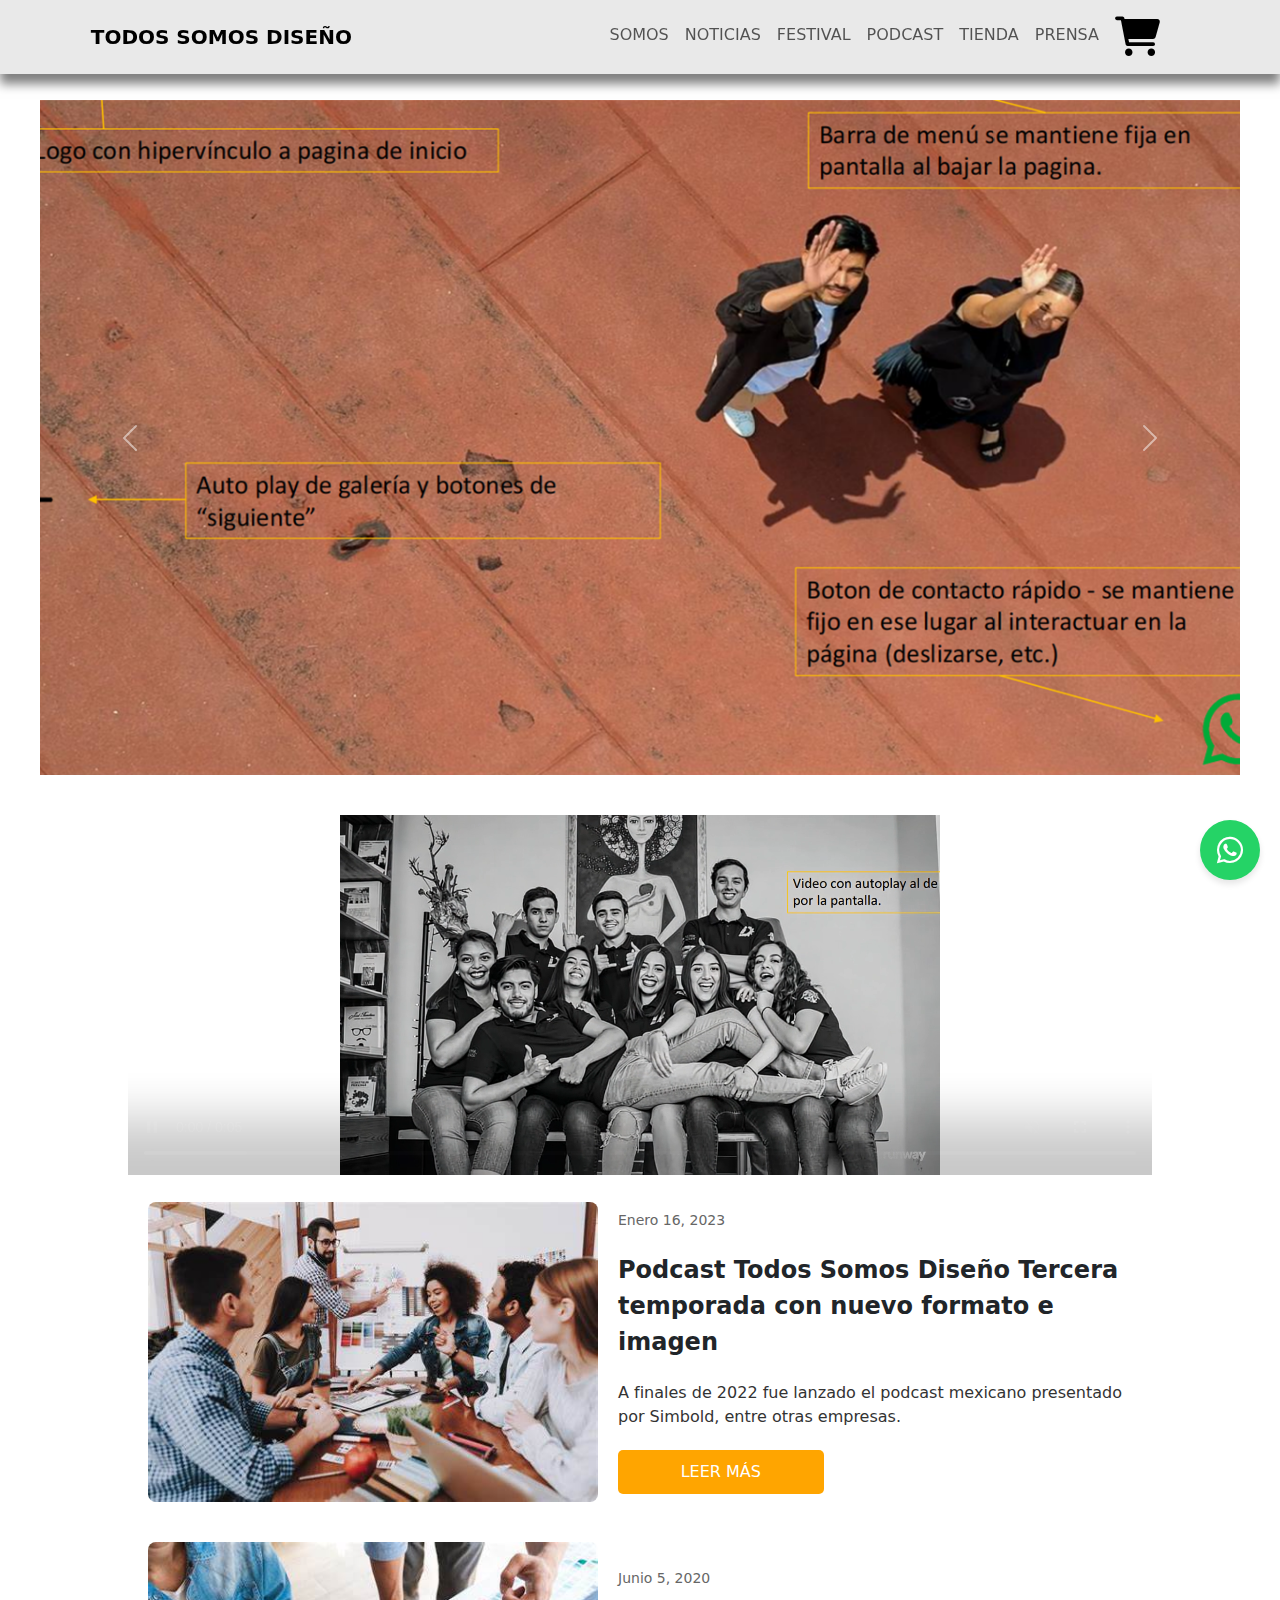
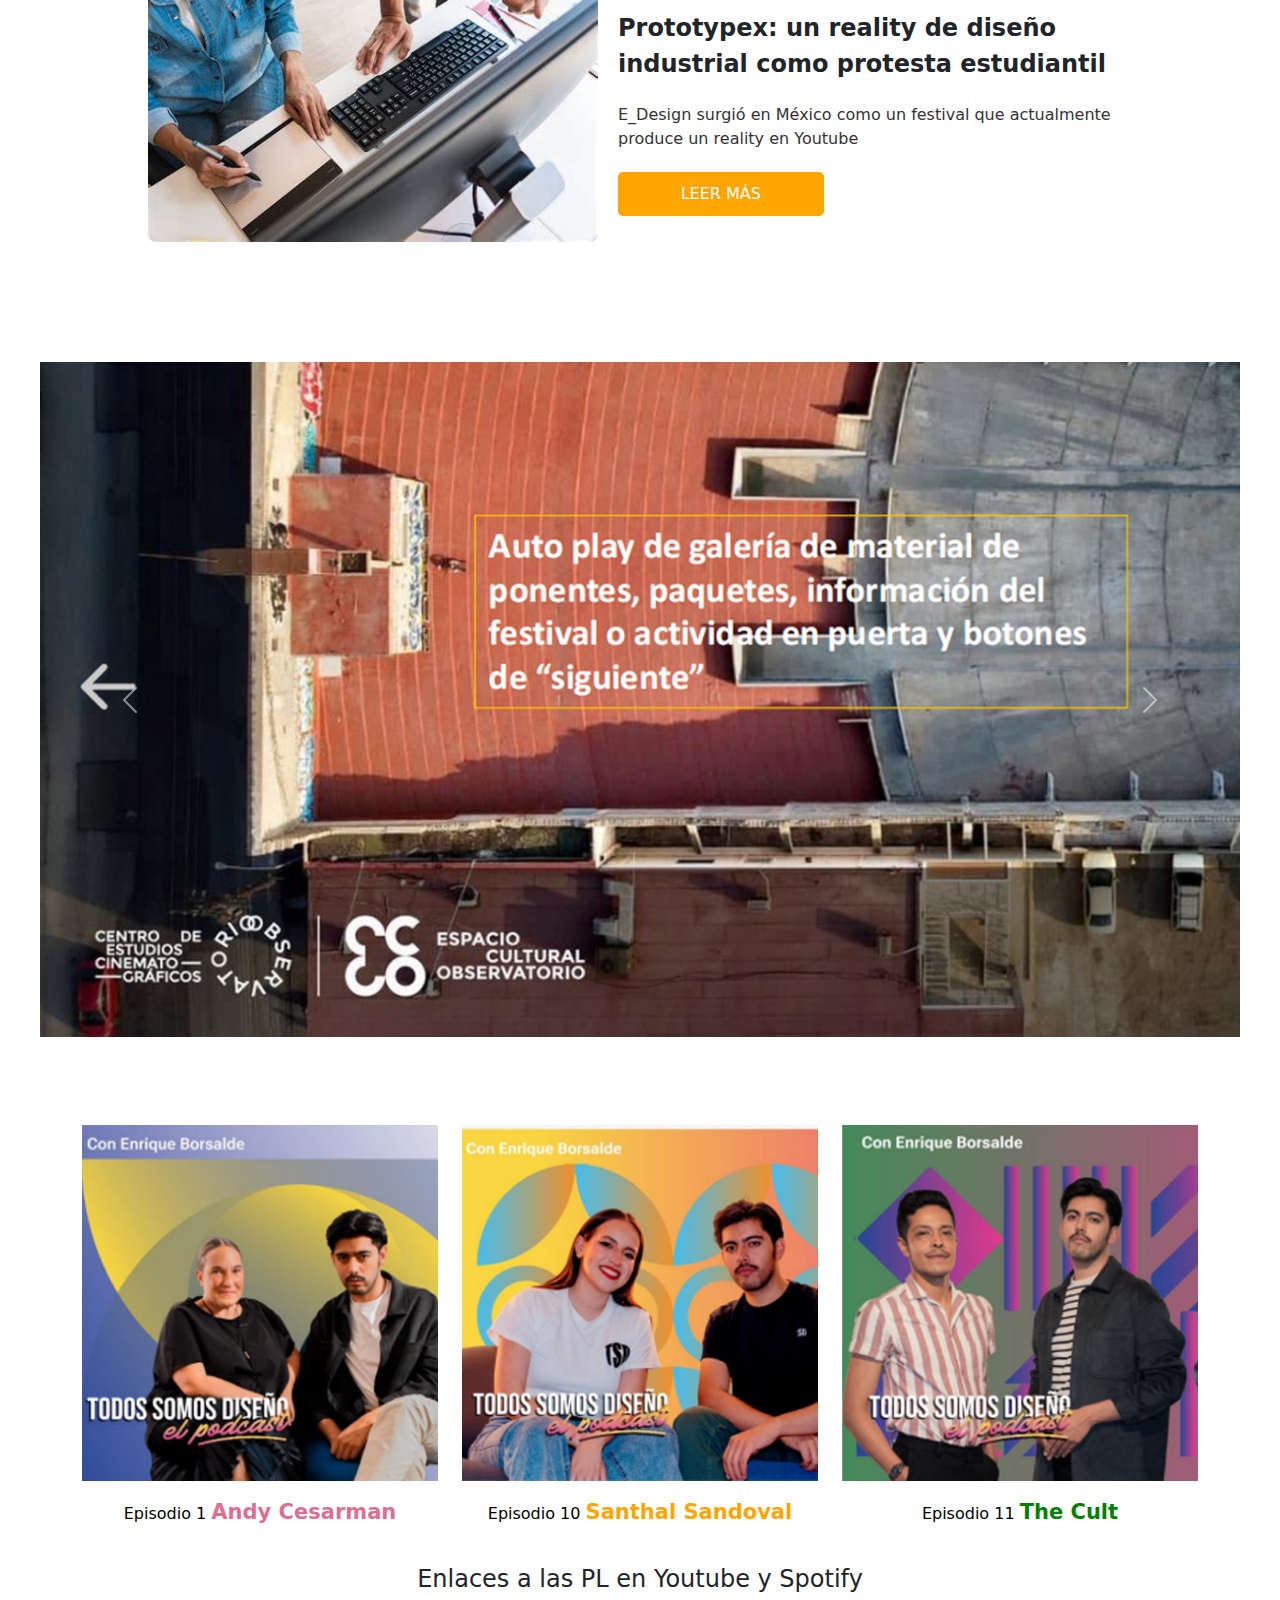
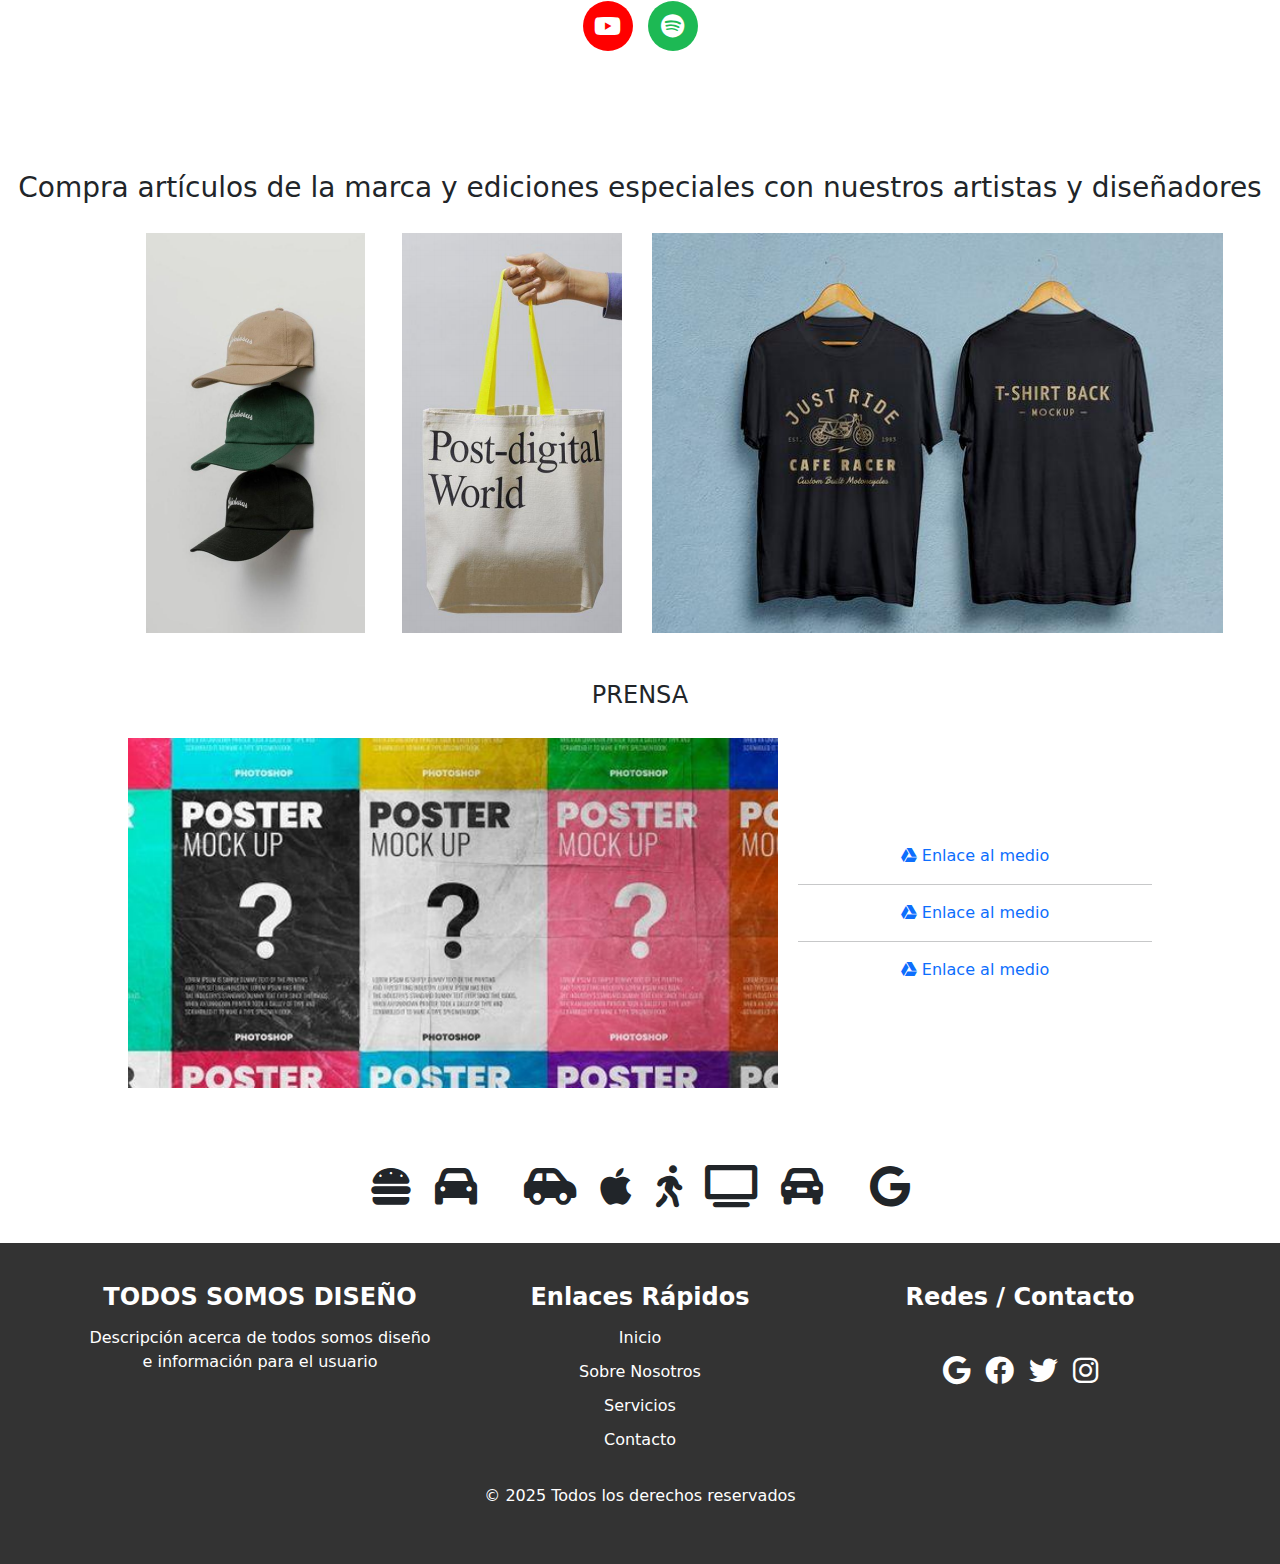
==== index.html @ 551a74a8 "PrimerCommitTSD" ====
<!DOCTYPE html>
<html lang="es">
<head>
    <meta charset="UTF-8">
    <meta name="viewport" content="width=device-width, initial-scale=1.0">
    <title>Todos Somo Diseño</title>

    <!-- Bootstrap CSS -->
    <link href="https://cdn.jsdelivr.net/npm/bootstrap@5.3.0-alpha1/dist/css/bootstrap.min.css" rel="stylesheet">

    <!-- Bootstrap JS y Popper.js para que los menús colapsen -->
    <script src="https://cdn.jsdelivr.net/npm/@popperjs/core@2.11.6/dist/umd/popper.min.js"></script>
    <script src="https://cdn.jsdelivr.net/npm/bootstrap@5.3.0-alpha1/dist/js/bootstrap.min.js"></script>


    <link rel="stylesheet" href="styles.css">
    <link rel="stylesheet" href="https://cdn.jsdelivr.net/npm/bootstrap@5.3.0/dist/css/bootstrap.min.css">
    <link rel="stylesheet" href="https://cdnjs.cloudflare.com/ajax/libs/font-awesome/6.0.0-beta3/css/all.min.css">
    <script src="index_FuncionesJs.js" defer></script>
</body>
</head>
<body>

    <!-- Barra de navegación -->
    <nav class="navbar navbar-expand-md fixed-top">
        <div class="container-fluid">
            <!-- Logo o texto principal en la navbar -->
            <a class="navbar-brand col-4" style="text-align: center;" href="index.html">TODOS SOMOS DISEÑO</a>
    
            <!-- Botón de menú hamburguesa (visible solo en pantallas pequeñas) -->
            <button class="navbar-toggler" type="button" data-bs-toggle="collapse" data-bs-target="#navbarNav" aria-controls="navbarNav" aria-expanded="false" aria-label="Toggle navigation">
                <span class="navbar-toggler-icon"></span>
            </button>
    
            <!-- Menú colapsable -->
            <div class="collapse navbar-collapse" id="navbarNav" style="justify-content: end; padding-right: 100px;">
                <div class="navbar-nav">
                    <a class="nav-link text-gray padding-navbar" style="padding-top: 15px;" href="index.html">SOMOS</a>
                    <a class="nav-link text-gray padding-navbar" style="padding-top: 15px;" href="index.html">NOTICIAS</a>
                    <a class="nav-link text-gray padding-navbar" style="padding-top: 15px;" href="index.html">FESTIVAL</a>
                    <a class="nav-link text-gray padding-navbar" style="padding-top: 15px;" href="index.html">PODCAST</a>
                    <a class="nav-link text-gray padding-navbar" style="padding-top: 15px;" href="index.html">TIENDA</a>
                    <a class="nav-link text-gray padding-navbar" style="padding-top: 15px;" href="index.html">PRENSA</a>
                    <!-- Icono de Compra -->
                    <a class="nav-link padding-icon-navbar" id="icon-container" href="index.html">SHOP</a>
                </div>
            </div>
        </div>
    </nav>
    
    <!-- Fin Barra de navegación -->

    <!-- Boton de contacto -->

    <button onclick="window.open('https:\\www.whatsapp.com')" id="botondDeContacto" class="btn btn-primary">
        <i class="fa-brands fa-whatsapp"></i>
    </button>

    <!-- Fin boton de contacto -->


    <!-- Contenido -->

    <div class="content">
            <!-- Carrusel de imágenes -->
        <div id="carouselExample" class="carousel slide" data-bs-ride="carousel">
            <div class="carousel-inner">
            <div class="carousel-item active">
                <img src="img/Em1.png" class="d-block w-100" alt="Todos Somos Diseño">
            </div>
            <div class="carousel-item">
                <img src="img/Em3.png" class="d-block w-100" alt="Todos Somos Diseño">
            </div>
            <div class="carousel-item">
                <img src="img/Em1.png" class="d-block w-100" alt="Todos Somos Diseño">
            </div>
            </div>
            <button class="carousel-control-prev" type="button" data-bs-target="#carouselExample" data-bs-slide="prev">
            <span class="carousel-control-prev-icon" aria-hidden="true"></span>
            <span class="visually-hidden">Anterior</span>
            </button>
            <button class="carousel-control-next" type="button" data-bs-target="#carouselExample" data-bs-slide="next">
            <span class="carousel-control-next-icon" aria-hidden="true"></span>
            <span class="visually-hidden">Siguiente</span>
            </button>
        </div>
    </div>

    <!-- Video principal -->
    <center>
        <div class="video-principal">
            <video width="80%" height="360" controls autoplay loop muted>
                <source src="img/618a6793-29c7-48fd-8961-616173a98982.mp4" type="video/mp4">
            </video>
        </div>
    </center>
    <!-- Video principal -->

    <!-- Artículos -->
    <section class="custom-section">
        <div class="image-container">
            <img src="img/stock1.jpeg" alt="Descripción de la imagen">
        </div>
        <div class="content-container">
            <p class="small-text">Enero 16, 2023</p>
            <p class="bold-text">Podcast Todos Somos Diseño Tercera temporada con nuevo formato e imagen</p>
            <p class="description">A finales de 2022 fue lanzado el podcast mexicano presentado por Simbold, entre otras empresas.</p>
            <button onclick="window.location.href='read.html'" class="orange-button">LEER MÁS</button>
        </div>
    </section>
    
    <section class="custom-section">
        <div class="image-container">
            <img src="img/stock2.jpeg" alt="Descripción de la imagen">
        </div>
        <div class="content-container">
            <p class="small-text">Junio 5, 2020</p>
            <p class="bold-text">Prototypex: un reality de diseño industrial como protesta estudiantil</p>
            <p class="description">E_Design surgió en México como un festival que actualmente produce un reality en Youtube</p>
            <button onclick="window.location.href='read.html'" class="orange-button">LEER MÁS</button>
        </div>
    </section>  
    <!-- Sección artículos -->

    <!-- Carrusel 2 -->
    <div class="content">
            <!-- Carrusel de imágenes -->
        <div id="carouselExample2" class="carousel slide" data-bs-ride="carousel">
            <div class="carousel-inner">
            <div class="carousel-item active">
                <img src="img/Em3.png" class="d-block w-100" alt="Todos Somos Diseño">
            </div>
            <div class="carousel-item">
                <img src="img/Em1.png" class="d-block w-100" alt="Todos Somos Diseño">
            </div>
            <div class="carousel-item">
                <img src="img/Em3.png" class="d-block w-100" alt="Todos Somos Diseño">
            </div>
            </div>
            <button class="carousel-control-prev" type="button" data-bs-target="#carouselExample2" data-bs-slide="prev">
            <span class="carousel-control-prev-icon" aria-hidden="true"></span>
            <span class="visually-hidden">Anterior</span>
            </button>
            <button class="carousel-control-next" type="button" data-bs-target="#carouselExample2" data-bs-slide="next">
            <span class="carousel-control-next-icon" aria-hidden="true"></span>
            <span class="visually-hidden">Siguiente</span>
            </button>
        </div>
    </div>
    <!-- Carrusel 2 -->

    <!-- Episodios -->
    <div class="container text-center mt-5">
        <div class="row">
            <div class="col-md-4">
                <img src="img/Mn1.png" class="enlace-pointer img-fluid" alt="Imagen 1" onclick="window.location.href='index.html'">
                <a class="no-decoration" href="index.html"><p class="black-text mt-3">Episodio 1  <span style="color: palevioletred; font-weight: bold; font-size: 21px;">Andy Cesarman</span></p></a>
            </div>
            <div class="col-md-4">
                <img src="img/Mn2.png" class="enlace-pointer img-fluid" alt="Imagen 2" onclick="window.location.href='index.html'">
                <a class="no-decoration" href="index.html"><p class="black-text mt-3">Episodio 10  <span style="color: orange; font-weight: bold; font-size: 21px;">Santhal Sandoval</span></p></a>
            </div>
            <div class="col-md-4">
                <img src="img/Mn3.png" class="enlace-pointer img-fluid" alt="Imagen 3" onclick="window.location.href='index.html'">
                <a class="no-decoration" href="index.html"><p class="black-text mt-3">Episodio 11  <span style="color: green; font-weight: bold; font-size: 21px;">The Cult</span></p></a>
            </div>
        </div>
    </div>    
    <!-- Episodios -->

    <!-- Enlaces a yt y sp -->
    <div class="salto-linea">
        <center><h4>Enlaces a las PL en Youtube y Spotify</h4></center>
    </div>

    <div class="contenedor-botones">
        <button onclick="window.open('https:\\www.youtube.com')" class="social-button youtube"><i class="fa-brands fa-youtube"></i></button>
        <button onclick="window.open('https:\\open.spotify.com')" class="social-button spotify"><i class="fa-brands fa-spotify"></i></button>
    </div>
    <!-- Enlaces a yt y sp -->

    <!-- Zona de Merch -->
        <div style="padding: 40px;"></div>
        <div class="salto-linea">
            <h3 class="salto-linea" style="text-align: center;">Compra artículos de la marca y ediciones especiales con nuestros artistas y diseñadores</h3>
        </div>

        <center>
            <div class="row salto-linea centrar-merch">
                <div class="col-3 enlace-pointer">
                    <img onclick="window.location.href='index.html'" class="img-hover-effect" src="img/Em4.png" alt="">
                </div>
            
                <div class="col-3 enlace-pointer">
                    <img onclick="window.location.href='index.html'" class="img-hover-effect" src="img/Em5.png" alt="">
                </div>
            
                <div class="col-6 enlace-pointer">
                    <img onclick="window.location.href='index.html'" class="img-hover-effect" src="img/Em6.png" alt="">
                </div>
            </div>
        </center>
    <!-- Zona de Merch -->

    <!-- Boletín de Prensa -->
        <br><br>
        <center><h4>PRENSA</h4></center>
        <div class="prensa salto-linea">
            <div class="imagen-col">
                <img src="img/Em7.png" alt="Imagen">
            </div>
            <div class="texto-col">
                <a onclick="window.open('https:\\drive.google.com')" href="index.html" class="no-decoration"><i class="fa-brands fa-google-drive"></i> Enlace al medio</a>
                <hr>
                <a onclick="window.open('https:\\drive.google.com')" href="index.html" class="no-decoration"><i class="fa-brands fa-google-drive"></i> Enlace al medio</a>
                <hr>
                <a onclick="window.open('https:\\drive.google.com')" href="index.html" class="no-decoration"><i class="fa-brands fa-google-drive"></i> Enlace al medio</a>
            </div>
        </div>    
    <!-- Boletín de Prensa -->

    <center>
        <br><br>
        <div class="salto-linea" style="font-size: 42px; text-align: center;">
            <span class="fa-solid fa-burger"></span>
            <span class="fa-solid fa-car"></span>
            <span class="fa-solid fa-bottle-water"></span>
            <span class="fa-solid fa-car-side"></span>
            <span class="fa-brands fa-apple"></span>
            <span class="fa-solid fa-person-walking"></span>
            <span class="fa-solid fa-tv"></span>
            <span class="fa-solid fa-car-rear"></span>
            <span class="fa-solid fa-car-on"></span>
            <span class="fa-brands fa-google"></span>
        </div>
    </center>
    <br>
    <!-- Fin del Contenido -->

    <script src="https://cdn.jsdelivr.net/npm/bootstrap@5.3.0/dist/js/bootstrap.bundle.min.js"></script>
</body>

<footer class="footer">
    <div class="container">
        <div class="row">
            <!-- Columna de Acerca de Nosotros -->
            <div class="col-12 col-md-4 text-center">
                <h5>TODOS SOMOS DISEÑO</h5>
                <p>Descripción acerca de todos somos diseño e información para el usuario</p>
            </div>
            
            <!-- Columna de Enlaces Rápidos -->
            <div class="col-12 col-md-4 text-center">
                <h5>Enlaces Rápidos</h5>
                <ul>
                    <li><a href="#">Inicio</a></li>
                    <li><a href="#">Sobre Nosotros</a></li>
                    <li><a href="#">Servicios</a></li>
                    <li><a href="#">Contacto</a></li>
                </ul>
            </div>
            
            <!-- Columna de Redes Sociales -->
            <div class="col-12 col-md-4 text-center">
                <h5>Redes / Contacto</h5>
                <br>
                <ul class="social-links">
                    <li><a onclick="window.open('https:\\gmail.com')" href="index.html"><i class="fa-brands fa-google"></i></a></li>
                    <li><a onclick="window.open('https:\\www.facebook.com')" href="index.html"><i class="fa-brands fa-facebook"></i></a></li>
                    <li><a onclick="window.open('https:\\x.com')" href="#"><i class="fa-brands fa-twitter"></i></a></li>
                    <li><a onclick="window.open('https:\\www.instagram.com')" href="#"><i class="fa-brands fa-instagram"></i></a></li>
                </ul>
            </div>
        </div>
        
        <!-- Derechos de autor -->
        <div class="text-center mt-3">
            <p>&copy; 2025 Todos los derechos reservados</p>
        </div>
    </div>
</footer>
</html>
---- styles.css ----
body {
    font-family: Arial, sans-serif;
    margin: 0;
    padding: 0;
    height: 200vh; /* Simular el scroll - Alto de la página */
    background-color: #ffffff;
}



/* Modificar estilo de los links */
.no-decoration{
    text-decoration: none;
}

/* Comportamiento de enlace */
.enlace-pointer{
    cursor: pointer;
}

/* padding por defecto */

.salto-linea{
    padding-top: 20px;
}
.salto-linea span {
    margin: 5px;
}



/* Barra de navegación */
.navbar {
    position: fixed;
    top: 0;
    left: 0;
    width: 100%;
    background-color: #e9e9e9; /* Color del navbar */
    color: black; /* Texto oscuro para contraste */
    box-shadow: 0px 10px 10px rgba(0, 0, 0, 0.5); /* Borde sombreado de la navbar */
    z-index: 1000;
    padding: 10px 0;
}

/* Resposive */

/* Agregar espaciado o padding al contenido de la navbar */
.padding-navbar {
    padding: 10px;
}

.padding-icon-navbar {
    padding-left: 100px;
}

/* Si quieres que el texto del menú tenga un color gris */
.text-gray {
    color: #888;
}

/* Para que la navbar no se superponga en la parte superior */
body {
    margin-top: 60px; /* Ajusta según el alto de la navbar */
}


/* Resposive */

.navbar-brand{
    font-weight: bold;
}


/* Contenedor de la barra de navegación */
.navbar .row {
    width: 100%;
    margin: 0;
}

/* Secciones de la barra de navegación */
.navbar .col {
    text-align: center; /* Alineación centrada */
}

.padding-navbar{
    padding-left: 30px;
}

.padding-icon-navbar{
    padding-left: 15px;
}

/* Contenido después de la barra */
.content {
    margin-top: 60px; /* Espacio para que el contenido no quede detrás de la navbar */
    padding: 40px;
}

/* Carrusel */

/* ---------------------------------------------------------------------------------------- */

.carousel-inner img {
    height: auto;
}

/* ---------------------------------------------------------------------------------------- */

/* Zona de artículos */
/* Centra la sección y limita el ancho */
.custom-section {
    display: flex;
    align-items: center;  /* Centra verticalmente */
    justify-content: center;  /* Centra horizontalmente */
    width: 80%; /* Ocupa solo el 80% del ancho de la pantalla */
    max-width: 1200px; /* Evita que sea demasiado grande en pantallas grandes */
    /* height: 100vh; */ /* Ocupa toda la altura de la pantalla */
    gap: 20px; /* Espacio entre la imagen y el contenido */
    padding: 20px;
    margin: 0 auto; /* Centra horizontalmente */
}

/* Imagen a la izquierda en pantallas grandes */
.image-container {
    flex: 0 0 auto;
}

.image-container img {
    width: auto;
    height: 300px;
    border-radius: 8px;
}

.content-container {
    flex: 1;
    display: flex;
    flex-direction: column;
    gap: 5px;
}

.small-text {
    font-size: 14px;
    color: #666;
}

.bold-text {
    font-weight: bold;
    font-size: 24px;
}

.description {
    font-size: 16px;
    color: #333;
}

.orange-button {
    background-color: orange;
    color: white;
    border: none;
    padding: 10px 20px;
    font-size: 16px;
    cursor: pointer;
    border-radius: 5px;
    transition: background 0.3s;
    width: 40%;
}

/* Ajuste para móviles */
@media (max-width: 768px) {
    .custom-section {
        flex-direction: column; /* Imagen arriba y contenido abajo */
        text-align: center;
        width: 90%; /* Mayor ancho en móviles */
    }

    .image-container img {
        width: 100%;
        max-height: 200px;
        max-width: 400px;
    }

    .orange-button {
        background-color: orange;
        color: white;
        border: none;
        padding: 10px 20px;
        font-size: 16px;
        cursor: pointer;
        border-radius: 5px;
        transition: background 0.3s;
        width: 40%;
        margin: 0 auto;
    }
}

/* Centra el contenedor */
.contenedor-botones {
    display: flex;
    justify-content: center;
    gap: 15px; /* Espaciado entre botones */
}

/* Estilos generales de los botones */
.social-button {
    width: 50px;
    height: 50px;
    border-radius: 50%;
    border: none;
    color: white;
    font-size: 24px;
    display: flex;
    align-items: center;
    justify-content: center;
    cursor: pointer;
    transition: background-color 0.3s ease;
}

/* Colores de cada botón */
.youtube {
    background-color: #FF0000;
}

.spotify {
    background-color: #1DB954;
}

/* Hover para cambiar a negro */
.social-button:hover {
    background-color: #000;
}

/* Merch */
.centrar-merch {
    width: 80%;
    margin: 0 auto; /* Centra horizontalmente */
    display: flex;
    justify-content: center;
    align-items: center;
    text-align: center;
}


.img-hover-effect {
    transition: transform 0.3s ease-in-out;
}

.img-hover-effect:hover {
    transform: scale(1.1); /* Aumenta el tamaño un 10% */
}


/* Responsive */
@media (max-width: 768px) { /* Ajustes para móviles */
    .salto-linea .col-3,
    .salto-linea .col-6 {
        width: 100%; /* Cada imagen ocupará el 100% en móviles */
        display: flex;
        justify-content: center; /* Centra la imagen */
        margin-bottom: 15px; /* Espaciado entre imágenes */
    }

    .salto-linea .col-3 img,
    .salto-linea .col-6 img {
        max-width: 80%; /* Limita el ancho de la imagen al 80% del contenedor */
        height: auto; /* Mantiene la proporción */
    }
}

/* Boletín de Prensa */
.prensa {
    display: flex;
    justify-content: center; /* Centra los elementos horizontalmente */
    align-items: center; /* Centra los elementos verticalmente */
    margin-top: 30px; /* Espacio superior */
    text-align: center; /* Centra el texto en ambas vistas */
    width: 80%;
    margin: 0 auto;
}

.prensa .imagen-col {
    flex: 1; /* La imagen ocupará el 50% del espacio disponible */
    display: flex;
    justify-content: center; /* Centra la imagen horizontalmente */
}

.prensa .texto-col {
    flex: 1; /* El texto ocupará la otra mitad */
    padding-left: 20px; /* Espacio entre la imagen y el texto */
}

.prensa p {
    margin: 5px 0; /* Espacio entre las líneas de texto */
}

@media (max-width: 768px) {
    .prensa {
        flex-direction: column; /* Pone imagen y texto en una columna */
    }

    .prensa .imagen-col,
    .prensa .texto-col {
        width: 100%; /* Cada bloque ocupará el 100% en móviles */
    }

    .prensa .imagen-col img {
        max-width: 90%; /* Limita el tamaño de la imagen en móviles */
        height: auto;
    }

    .prensa .texto-col {
        padding-left: 0; /* Elimina el espacio extra a la izquierda en móviles */
        margin-top: 15px; /* Espacio entre la imagen y el texto */
    }
}

/* Boletín de Prensa */

/* Navbar Responsive */


/* ---------------------------------------------------------------------------------------- */

/* ESTILOS DE TEXTO */

/* GRAY */

.text-gray{
    color: rgb(225, 225, 225);
    text-decoration: none; 
}

.nav-link:hover{
    background-color: rgb(204, 204, 204);
}

/* BLACK */

/* Black Navbar */
.icon-shop{
    color: black;
    font-size: 40px;
}

/* Black text */

.black-text{
    color: black;
}

/* ---------------------------------------------------------------------------------------- */

/* ---------------------------------------------------------------------------------------- */

/* Boton de contacto */

/* Estilo para el botón flotante */
/* Estilo para el botón flotante */
#botondDeContacto {
    position: fixed; /* Lo fija a la pantalla */
    bottom: 20px; /* 20px de margen desde el fondo */
    right: 20px; /* 20px de margen desde la derecha */
    padding: 15px; /* Tamaño del botón */
    border-radius: 50%; /* Lo hace circular */
    font-size: 30px; /* Aumenta el tamaño del icono */
    z-index: 1000; /* Asegura que esté por encima de otros elementos */
    border: none; /* Sin borde */
    background-color: #25D366; /* Color de fondo para WhatsApp */
    color: white; /* Color del icono */
    box-shadow: 0px 4px 6px rgba(0, 0, 0, 0.1); /* Sombra suave */
    cursor: pointer; /* Cambia el cursor cuando pasas el mouse sobre el botón */
    display: flex; /* Usamos flexbox para centrar el icono */
    justify-content: center; /* Centra horizontalmente */
    align-items: center; /* Centra verticalmente */
    width: 60px; /* Ancho del botón */
    height: 60px; /* Alto del botón */
}

#botondDeContacto:hover {
    background-color: #2c2c2c; /* Color de fondo de WhatsApp al hacer hover */
}

#botondDeContacto:focus {
    outline: none; /* Elimina el borde de enfoque */
}

#botondDeContacto i {
    font-size: 30px; /* Ajusta el tamaño del icono */
}


/* Boton de contacto */

/* ---------------------------------------------------------------------------------------- */

/* ------------------------------------------------READ------------------------------------ */

/* Encabezado */
.encabezado-read {
    width: 80%;
    margin: 0 auto; /* Centrar el encabezado */
    text-align: center;
}

.texto-imagen{
    color: gray;
    padding-top: 10px;
    padding-left: 125px;
}

.caja-comentario{
    margin-left: 120px;
    width: 80%;
}

.btn-publicar{
    text-align: end; 
    padding-right: 130px;
}

.btn-publicar button{
    background-color: orange;
    border: none;
    width: 120px;
    height: 40px;
    color: white;
}

/* Imagen - La clase .img-fluid hace que la imagen sea responsiva */
img.img-fluid {
    width: 100%;
    max-width: 800px; /* Máximo ancho de la imagen */
    height: auto;
    display: block; /* Evitar márgenes adicionales debajo de la imagen */
    margin: 0 auto; /* Centrar la imagen */
}

/* Contenido */
.contenido-read {
    width: 80%;
    margin: 0 auto; /* Centrar el contenido */
    text-align: justify;
}

/* Responsividad */
@media (max-width: 768px) {

    .content{
        padding-top: 0px;
    }

    .texto-imagen{
        color: gray;
        padding-top: 5px;
        padding-left: 15px;
    }

    .encabezado-read {
        width: 90%; /* Usar un poco más de espacio en pantallas pequeñas */
    }

    .contenido-read {
        width: 90%; /* Usar un poco más de espacio en pantallas pequeñas */
    }

    .encabezado-read h1 {
        font-size: 1.5rem; /* Reducir el tamaño del texto en pantallas pequeñas */
    }

    /* Ajuste de la imagen en pantallas pequeñas */
    img.img-fluid {
        max-width: 90%; /* La imagen no debe exceder el 100% de la pantalla */
    }

    .contenido-read p {
        font-size: 0.9rem; /* Reducir el tamaño del texto */
    }

    .caja-comentario{
        margin-left: 15px;
        width: 90%;
    }
    
    .btn-publicar{
        text-align: end; 
        padding-right: 20px;
    }
    
    .btn-publicar button{
        background-color: orange;
        border: none;
        width: 120px;
        height: 40px;
        color: white;
    }
}

@media (max-width: 576px) {
    .encabezado-read h1 {
        font-size: 1.25rem; /* Reducir aún más en pantallas muy pequeñas */
    }

    .contenido-read p {
        font-size: 0.85rem; /* Reducir aún más el tamaño del texto */
    }
}

/* ------------------------------------------------READ------------------------------------ */

/* ---------------------------------------------------------------------------------------- */

/* FOOTER */

/* Estilos del footer */
.footer {
    background-color: #333;
    color: white;
    padding: 40px 0;
    position: relative;
    bottom: 0;
    width: 100%;
}

.footer .container {
    max-width: 1140px;
    margin: 0 auto;
}

/* Títulos de las secciones */
.footer h5 {
    font-size: 1.5rem;
    margin-bottom: 15px;
    font-weight: bold;
}

/* Texto de las secciones */
.footer p {
    font-size: 1rem;
}

/* Lista de enlaces */
.footer ul {
    list-style-type: none;
    padding: 0;
}

.footer ul li {
    margin-bottom: 10px;
}

.footer ul li a {
    text-decoration: none;
    color: white;
    font-size: 1rem;
}

.footer ul li a:hover {
    color: #ff5722; /* Color de hover */
}

/* Estilos de los íconos sociales */
.footer .social-links {
    display: flex;
    justify-content: center;
    gap: 15px;
}

.footer .social-links a {
    color: white;
    font-size: 1.8rem;
}

.footer .social-links a:hover {
    color: #ff5722;
}

/* Responsividad */
@media (max-width: 768px) {
    .footer .row {
        text-align: center;
    }

    /* Las columnas se apilan en pantallas pequeñas */
    .footer .col-md-4 {
        margin-bottom: 20px;
    }

    /* Ajustamos el tamaño de la fuente */
    .footer h5 {
        font-size: 1.25rem;
    }

    .footer p, .footer ul li a {
        font-size: 0.9rem;
    }

    /* Las redes sociales se alinean de manera vertical */
    .footer .social-links {
        flex-direction: column;
        gap: 10px;
    }
}

@media (max-width: 576px) {
    /* Ajustamos aún más para móviles pequeños */
    .footer .container {
        padding: 0 15px;
    }

    .footer h5 {
        font-size: 1.1rem;
    }

    .footer p {
        font-size: 0.9rem;
    }

    .footer ul li a {
        font-size: 0.8rem;
    }

    /* Reducción de tamaño de los íconos sociales */
    .footer .social-links a {
        font-size: 1.5rem;
    }
}
/* FOOTER */
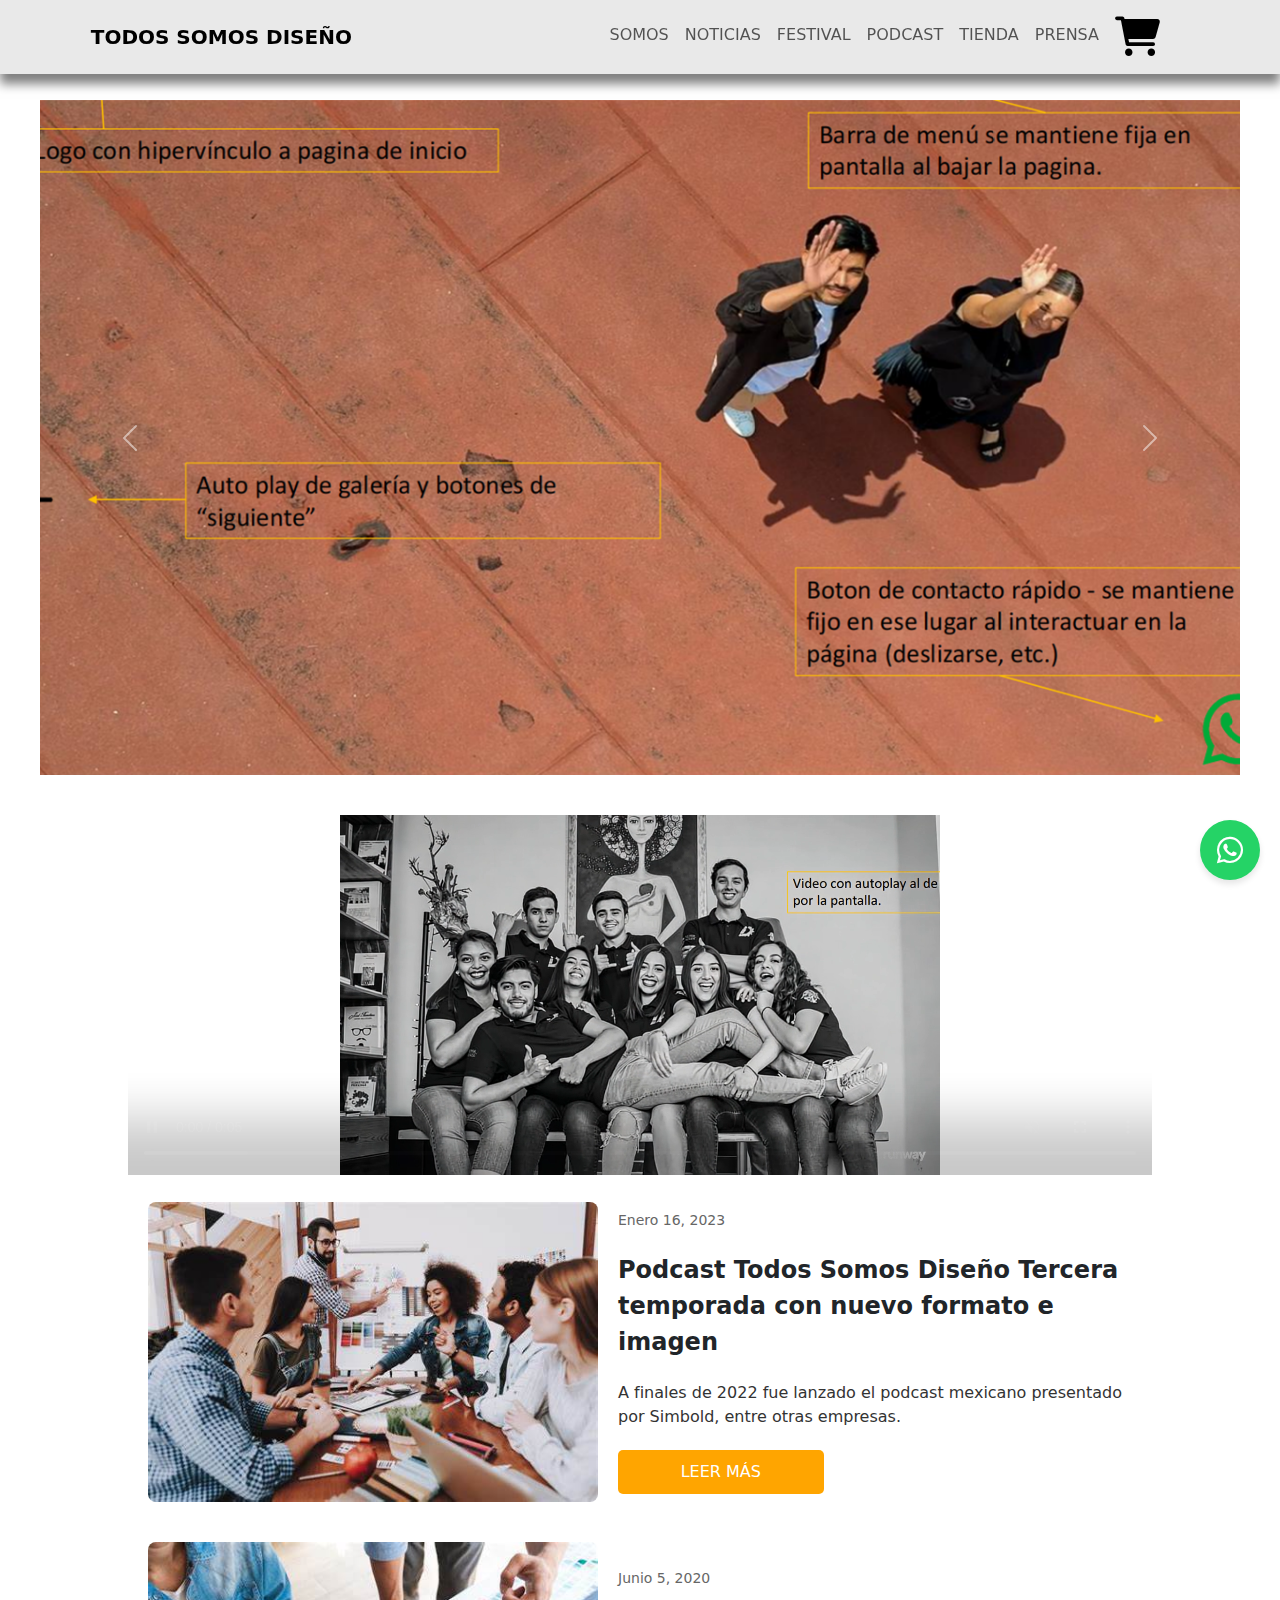
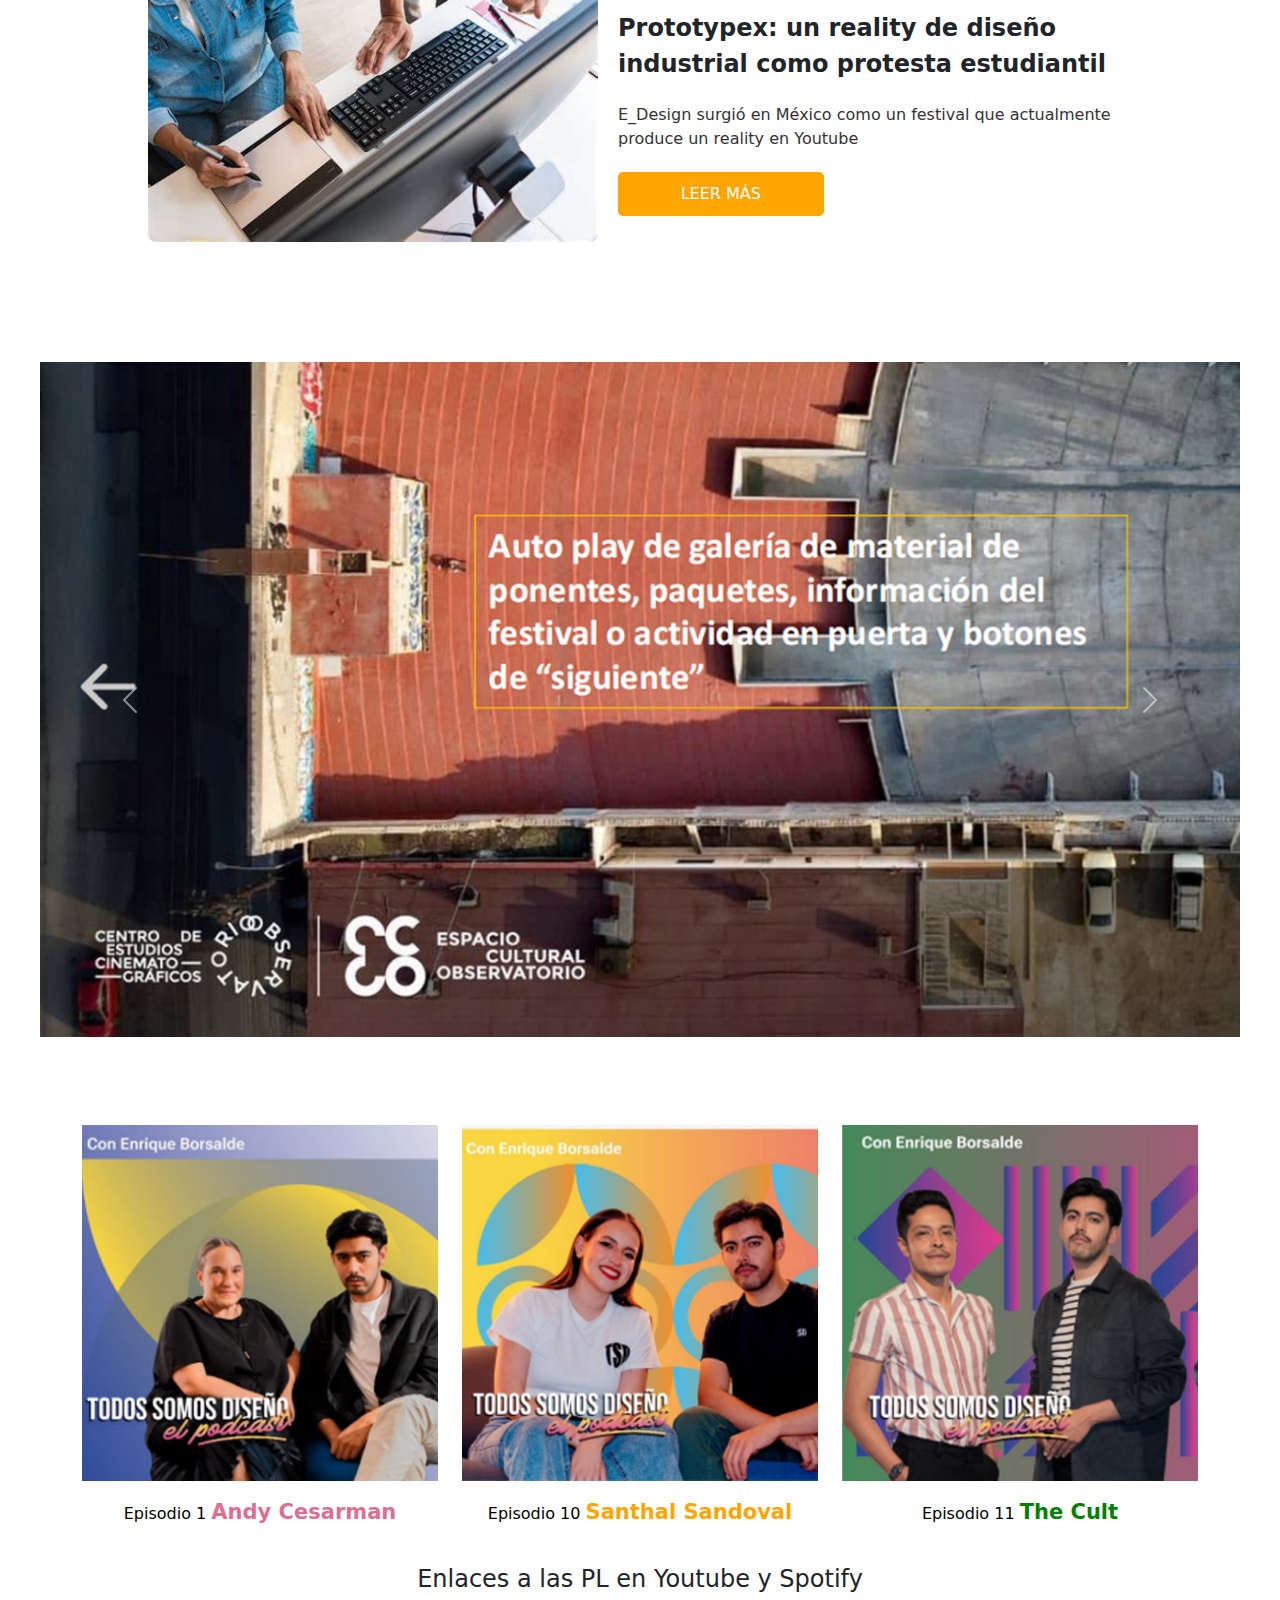
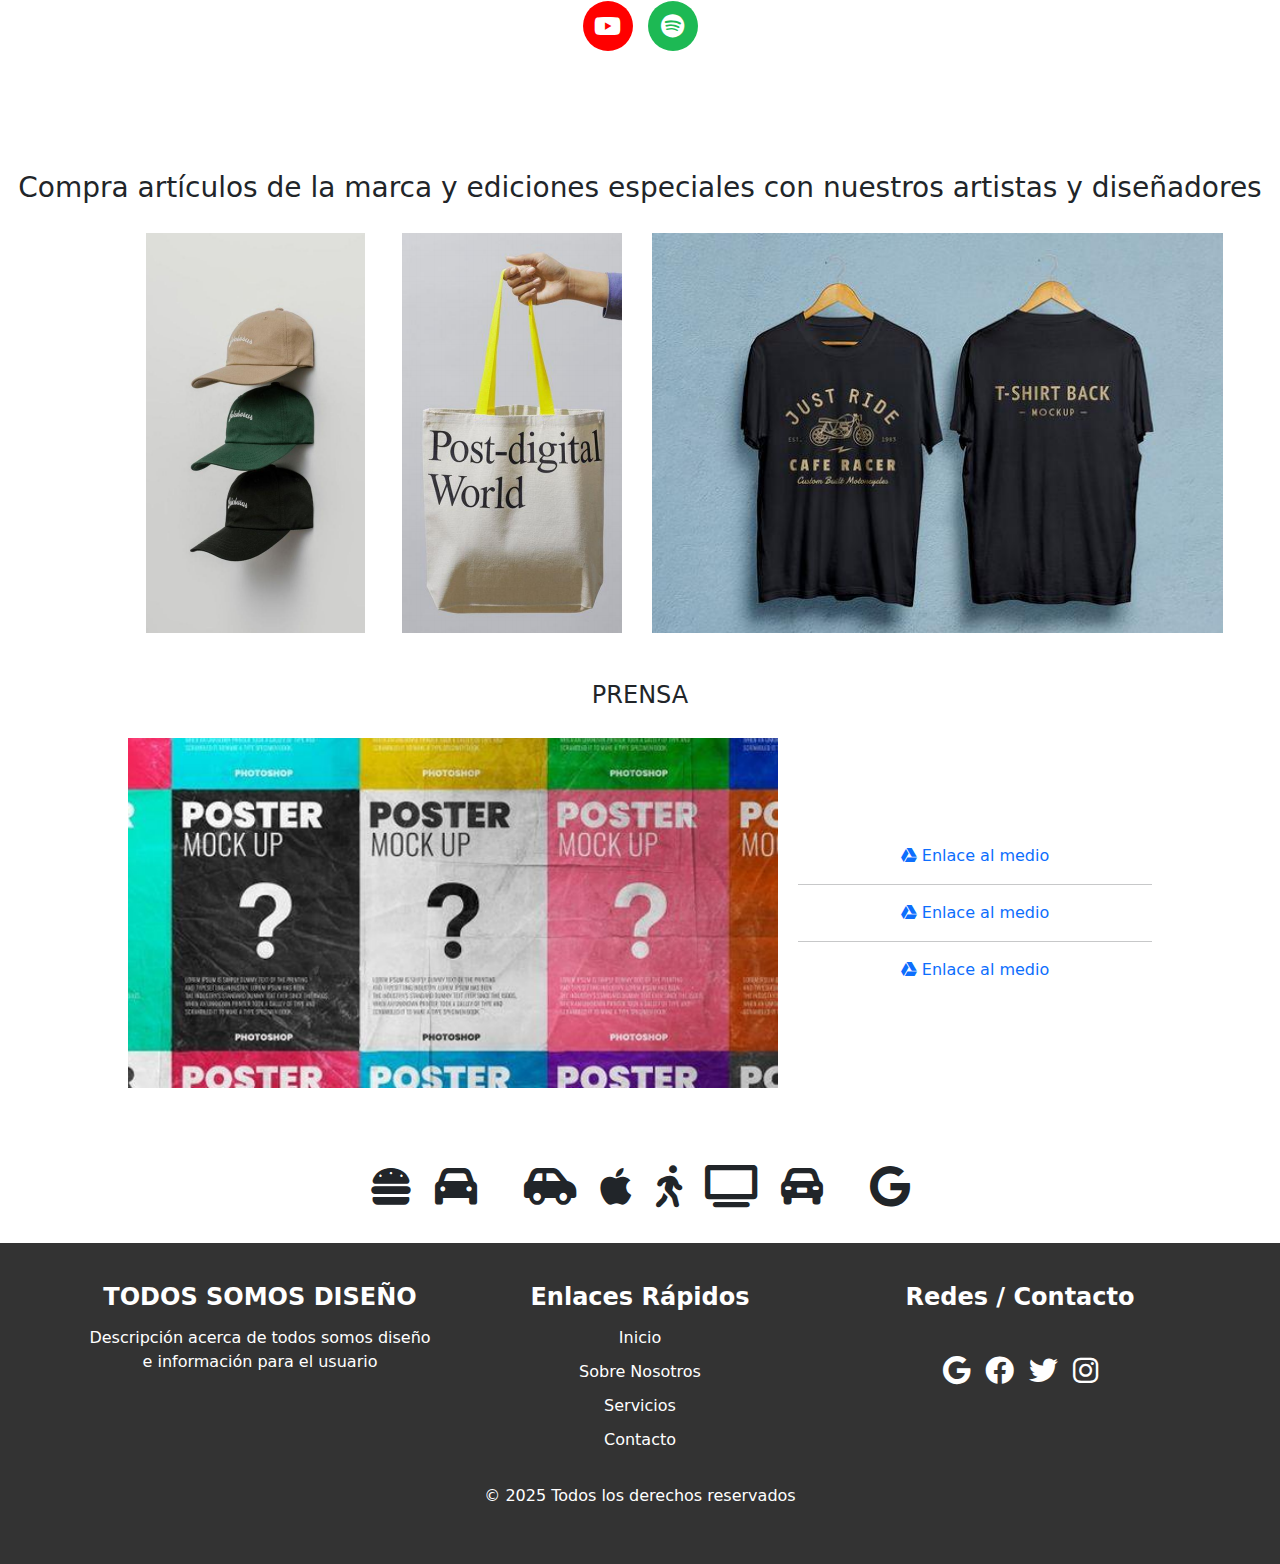
==== commit 32ada3e8: "Initial commit" ====
--- a/index.html
+++ b/index.html
@@ -1,282 +1,282 @@
-<!DOCTYPE html>
-<html lang="es">
-<head>
-    <meta charset="UTF-8">
-    <meta name="viewport" content="width=device-width, initial-scale=1.0">
-    <title>Todos Somo Diseño</title>
-
-    <!-- Bootstrap CSS -->
-    <link href="https://cdn.jsdelivr.net/npm/bootstrap@5.3.0-alpha1/dist/css/bootstrap.min.css" rel="stylesheet">
-
-    <!-- Bootstrap JS y Popper.js para que los menús colapsen -->
-    <script src="https://cdn.jsdelivr.net/npm/@popperjs/core@2.11.6/dist/umd/popper.min.js"></script>
-    <script src="https://cdn.jsdelivr.net/npm/bootstrap@5.3.0-alpha1/dist/js/bootstrap.min.js"></script>
-
-
-    <link rel="stylesheet" href="styles.css">
-    <link rel="stylesheet" href="https://cdn.jsdelivr.net/npm/bootstrap@5.3.0/dist/css/bootstrap.min.css">
-    <link rel="stylesheet" href="https://cdnjs.cloudflare.com/ajax/libs/font-awesome/6.0.0-beta3/css/all.min.css">
-    <script src="index_FuncionesJs.js" defer></script>
-</body>
-</head>
-<body>
-
-    <!-- Barra de navegación -->
-    <nav class="navbar navbar-expand-md fixed-top">
-        <div class="container-fluid">
-            <!-- Logo o texto principal en la navbar -->
-            <a class="navbar-brand col-4" style="text-align: center;" href="index.html">TODOS SOMOS DISEÑO</a>
-    
-            <!-- Botón de menú hamburguesa (visible solo en pantallas pequeñas) -->
-            <button class="navbar-toggler" type="button" data-bs-toggle="collapse" data-bs-target="#navbarNav" aria-controls="navbarNav" aria-expanded="false" aria-label="Toggle navigation">
-                <span class="navbar-toggler-icon"></span>
-            </button>
-    
-            <!-- Menú colapsable -->
-            <div class="collapse navbar-collapse" id="navbarNav" style="justify-content: end; padding-right: 100px;">
-                <div class="navbar-nav">
-                    <a class="nav-link text-gray padding-navbar" style="padding-top: 15px;" href="index.html">SOMOS</a>
-                    <a class="nav-link text-gray padding-navbar" style="padding-top: 15px;" href="index.html">NOTICIAS</a>
-                    <a class="nav-link text-gray padding-navbar" style="padding-top: 15px;" href="index.html">FESTIVAL</a>
-                    <a class="nav-link text-gray padding-navbar" style="padding-top: 15px;" href="index.html">PODCAST</a>
-                    <a class="nav-link text-gray padding-navbar" style="padding-top: 15px;" href="index.html">TIENDA</a>
-                    <a class="nav-link text-gray padding-navbar" style="padding-top: 15px;" href="index.html">PRENSA</a>
-                    <!-- Icono de Compra -->
-                    <a class="nav-link padding-icon-navbar" id="icon-container" href="index.html">SHOP</a>
-                </div>
-            </div>
-        </div>
-    </nav>
-    
-    <!-- Fin Barra de navegación -->
-
-    <!-- Boton de contacto -->
-
-    <button onclick="window.open('https:\\www.whatsapp.com')" id="botondDeContacto" class="btn btn-primary">
-        <i class="fa-brands fa-whatsapp"></i>
-    </button>
-
-    <!-- Fin boton de contacto -->
-
-
-    <!-- Contenido -->
-
-    <div class="content">
-            <!-- Carrusel de imágenes -->
-        <div id="carouselExample" class="carousel slide" data-bs-ride="carousel">
-            <div class="carousel-inner">
-            <div class="carousel-item active">
-                <img src="img/Em1.png" class="d-block w-100" alt="Todos Somos Diseño">
-            </div>
-            <div class="carousel-item">
-                <img src="img/Em3.png" class="d-block w-100" alt="Todos Somos Diseño">
-            </div>
-            <div class="carousel-item">
-                <img src="img/Em1.png" class="d-block w-100" alt="Todos Somos Diseño">
-            </div>
-            </div>
-            <button class="carousel-control-prev" type="button" data-bs-target="#carouselExample" data-bs-slide="prev">
-            <span class="carousel-control-prev-icon" aria-hidden="true"></span>
-            <span class="visually-hidden">Anterior</span>
-            </button>
-            <button class="carousel-control-next" type="button" data-bs-target="#carouselExample" data-bs-slide="next">
-            <span class="carousel-control-next-icon" aria-hidden="true"></span>
-            <span class="visually-hidden">Siguiente</span>
-            </button>
-        </div>
-    </div>
-
-    <!-- Video principal -->
-    <center>
-        <div class="video-principal">
-            <video width="80%" height="360" controls autoplay loop muted>
-                <source src="img/618a6793-29c7-48fd-8961-616173a98982.mp4" type="video/mp4">
-            </video>
-        </div>
-    </center>
-    <!-- Video principal -->
-
-    <!-- Artículos -->
-    <section class="custom-section">
-        <div class="image-container">
-            <img src="img/stock1.jpeg" alt="Descripción de la imagen">
-        </div>
-        <div class="content-container">
-            <p class="small-text">Enero 16, 2023</p>
-            <p class="bold-text">Podcast Todos Somos Diseño Tercera temporada con nuevo formato e imagen</p>
-            <p class="description">A finales de 2022 fue lanzado el podcast mexicano presentado por Simbold, entre otras empresas.</p>
-            <button onclick="window.location.href='read.html'" class="orange-button">LEER MÁS</button>
-        </div>
-    </section>
-    
-    <section class="custom-section">
-        <div class="image-container">
-            <img src="img/stock2.jpeg" alt="Descripción de la imagen">
-        </div>
-        <div class="content-container">
-            <p class="small-text">Junio 5, 2020</p>
-            <p class="bold-text">Prototypex: un reality de diseño industrial como protesta estudiantil</p>
-            <p class="description">E_Design surgió en México como un festival que actualmente produce un reality en Youtube</p>
-            <button onclick="window.location.href='read.html'" class="orange-button">LEER MÁS</button>
-        </div>
-    </section>  
-    <!-- Sección artículos -->
-
-    <!-- Carrusel 2 -->
-    <div class="content">
-            <!-- Carrusel de imágenes -->
-        <div id="carouselExample2" class="carousel slide" data-bs-ride="carousel">
-            <div class="carousel-inner">
-            <div class="carousel-item active">
-                <img src="img/Em3.png" class="d-block w-100" alt="Todos Somos Diseño">
-            </div>
-            <div class="carousel-item">
-                <img src="img/Em1.png" class="d-block w-100" alt="Todos Somos Diseño">
-            </div>
-            <div class="carousel-item">
-                <img src="img/Em3.png" class="d-block w-100" alt="Todos Somos Diseño">
-            </div>
-            </div>
-            <button class="carousel-control-prev" type="button" data-bs-target="#carouselExample2" data-bs-slide="prev">
-            <span class="carousel-control-prev-icon" aria-hidden="true"></span>
-            <span class="visually-hidden">Anterior</span>
-            </button>
-            <button class="carousel-control-next" type="button" data-bs-target="#carouselExample2" data-bs-slide="next">
-            <span class="carousel-control-next-icon" aria-hidden="true"></span>
-            <span class="visually-hidden">Siguiente</span>
-            </button>
-        </div>
-    </div>
-    <!-- Carrusel 2 -->
-
-    <!-- Episodios -->
-    <div class="container text-center mt-5">
-        <div class="row">
-            <div class="col-md-4">
-                <img src="img/Mn1.png" class="enlace-pointer img-fluid" alt="Imagen 1" onclick="window.location.href='index.html'">
-                <a class="no-decoration" href="index.html"><p class="black-text mt-3">Episodio 1  <span style="color: palevioletred; font-weight: bold; font-size: 21px;">Andy Cesarman</span></p></a>
-            </div>
-            <div class="col-md-4">
-                <img src="img/Mn2.png" class="enlace-pointer img-fluid" alt="Imagen 2" onclick="window.location.href='index.html'">
-                <a class="no-decoration" href="index.html"><p class="black-text mt-3">Episodio 10  <span style="color: orange; font-weight: bold; font-size: 21px;">Santhal Sandoval</span></p></a>
-            </div>
-            <div class="col-md-4">
-                <img src="img/Mn3.png" class="enlace-pointer img-fluid" alt="Imagen 3" onclick="window.location.href='index.html'">
-                <a class="no-decoration" href="index.html"><p class="black-text mt-3">Episodio 11  <span style="color: green; font-weight: bold; font-size: 21px;">The Cult</span></p></a>
-            </div>
-        </div>
-    </div>    
-    <!-- Episodios -->
-
-    <!-- Enlaces a yt y sp -->
-    <div class="salto-linea">
-        <center><h4>Enlaces a las PL en Youtube y Spotify</h4></center>
-    </div>
-
-    <div class="contenedor-botones">
-        <button onclick="window.open('https:\\www.youtube.com')" class="social-button youtube"><i class="fa-brands fa-youtube"></i></button>
-        <button onclick="window.open('https:\\open.spotify.com')" class="social-button spotify"><i class="fa-brands fa-spotify"></i></button>
-    </div>
-    <!-- Enlaces a yt y sp -->
-
-    <!-- Zona de Merch -->
-        <div style="padding: 40px;"></div>
-        <div class="salto-linea">
-            <h3 class="salto-linea" style="text-align: center;">Compra artículos de la marca y ediciones especiales con nuestros artistas y diseñadores</h3>
-        </div>
-
-        <center>
-            <div class="row salto-linea centrar-merch">
-                <div class="col-3 enlace-pointer">
-                    <img onclick="window.location.href='index.html'" class="img-hover-effect" src="img/Em4.png" alt="">
-                </div>
-            
-                <div class="col-3 enlace-pointer">
-                    <img onclick="window.location.href='index.html'" class="img-hover-effect" src="img/Em5.png" alt="">
-                </div>
-            
-                <div class="col-6 enlace-pointer">
-                    <img onclick="window.location.href='index.html'" class="img-hover-effect" src="img/Em6.png" alt="">
-                </div>
-            </div>
-        </center>
-    <!-- Zona de Merch -->
-
-    <!-- Boletín de Prensa -->
-        <br><br>
-        <center><h4>PRENSA</h4></center>
-        <div class="prensa salto-linea">
-            <div class="imagen-col">
-                <img src="img/Em7.png" alt="Imagen">
-            </div>
-            <div class="texto-col">
-                <a onclick="window.open('https:\\drive.google.com')" href="index.html" class="no-decoration"><i class="fa-brands fa-google-drive"></i> Enlace al medio</a>
-                <hr>
-                <a onclick="window.open('https:\\drive.google.com')" href="index.html" class="no-decoration"><i class="fa-brands fa-google-drive"></i> Enlace al medio</a>
-                <hr>
-                <a onclick="window.open('https:\\drive.google.com')" href="index.html" class="no-decoration"><i class="fa-brands fa-google-drive"></i> Enlace al medio</a>
-            </div>
-        </div>    
-    <!-- Boletín de Prensa -->
-
-    <center>
-        <br><br>
-        <div class="salto-linea" style="font-size: 42px; text-align: center;">
-            <span class="fa-solid fa-burger"></span>
-            <span class="fa-solid fa-car"></span>
-            <span class="fa-solid fa-bottle-water"></span>
-            <span class="fa-solid fa-car-side"></span>
-            <span class="fa-brands fa-apple"></span>
-            <span class="fa-solid fa-person-walking"></span>
-            <span class="fa-solid fa-tv"></span>
-            <span class="fa-solid fa-car-rear"></span>
-            <span class="fa-solid fa-car-on"></span>
-            <span class="fa-brands fa-google"></span>
-        </div>
-    </center>
-    <br>
-    <!-- Fin del Contenido -->
-
-    <script src="https://cdn.jsdelivr.net/npm/bootstrap@5.3.0/dist/js/bootstrap.bundle.min.js"></script>
-</body>
-
-<footer class="footer">
-    <div class="container">
-        <div class="row">
-            <!-- Columna de Acerca de Nosotros -->
-            <div class="col-12 col-md-4 text-center">
-                <h5>TODOS SOMOS DISEÑO</h5>
-                <p>Descripción acerca de todos somos diseño e información para el usuario</p>
-            </div>
-            
-            <!-- Columna de Enlaces Rápidos -->
-            <div class="col-12 col-md-4 text-center">
-                <h5>Enlaces Rápidos</h5>
-                <ul>
-                    <li><a href="#">Inicio</a></li>
-                    <li><a href="#">Sobre Nosotros</a></li>
-                    <li><a href="#">Servicios</a></li>
-                    <li><a href="#">Contacto</a></li>
-                </ul>
-            </div>
-            
-            <!-- Columna de Redes Sociales -->
-            <div class="col-12 col-md-4 text-center">
-                <h5>Redes / Contacto</h5>
-                <br>
-                <ul class="social-links">
-                    <li><a onclick="window.open('https:\\gmail.com')" href="index.html"><i class="fa-brands fa-google"></i></a></li>
-                    <li><a onclick="window.open('https:\\www.facebook.com')" href="index.html"><i class="fa-brands fa-facebook"></i></a></li>
-                    <li><a onclick="window.open('https:\\x.com')" href="#"><i class="fa-brands fa-twitter"></i></a></li>
-                    <li><a onclick="window.open('https:\\www.instagram.com')" href="#"><i class="fa-brands fa-instagram"></i></a></li>
-                </ul>
-            </div>
-        </div>
-        
-        <!-- Derechos de autor -->
-        <div class="text-center mt-3">
-            <p>&copy; 2025 Todos los derechos reservados</p>
-        </div>
-    </div>
-</footer>
-</html>
+<!DOCTYPE html>
+<html lang="es">
+<head>
+    <meta charset="UTF-8">
+    <meta name="viewport" content="width=device-width, initial-scale=1.0">
+    <title>Todos Somo Diseño</title>
+
+    <!-- Bootstrap CSS -->
+    <link href="https://cdn.jsdelivr.net/npm/bootstrap@5.3.0-alpha1/dist/css/bootstrap.min.css" rel="stylesheet">
+
+    <!-- Bootstrap JS y Popper.js para que los menús colapsen -->
+    <script src="https://cdn.jsdelivr.net/npm/@popperjs/core@2.11.6/dist/umd/popper.min.js"></script>
+    <script src="https://cdn.jsdelivr.net/npm/bootstrap@5.3.0-alpha1/dist/js/bootstrap.min.js"></script>
+
+
+    <link rel="stylesheet" href="styles.css">
+    <link rel="stylesheet" href="https://cdn.jsdelivr.net/npm/bootstrap@5.3.0/dist/css/bootstrap.min.css">
+    <link rel="stylesheet" href="https://cdnjs.cloudflare.com/ajax/libs/font-awesome/6.0.0-beta3/css/all.min.css">
+    <script src="index_FuncionesJs.js" defer></script>
+</body>
+</head>
+<body>
+
+    <!-- Barra de navegación -->
+    <nav class="navbar navbar-expand-md fixed-top">
+        <div class="container-fluid">
+            <!-- Logo o texto principal en la navbar -->
+            <a class="navbar-brand col-4" style="text-align: center;" href="index.html">TODOS SOMOS DISEÑO</a>
+    
+            <!-- Botón de menú hamburguesa (visible solo en pantallas pequeñas) -->
+            <button class="navbar-toggler" type="button" data-bs-toggle="collapse" data-bs-target="#navbarNav" aria-controls="navbarNav" aria-expanded="false" aria-label="Toggle navigation">
+                <span class="navbar-toggler-icon"></span>
+            </button>
+    
+            <!-- Menú colapsable -->
+            <div class="collapse navbar-collapse" id="navbarNav" style="justify-content: end; padding-right: 100px;">
+                <div class="navbar-nav">
+                    <a class="nav-link text-gray padding-navbar" style="padding-top: 15px;" href="index.html">SOMOS</a>
+                    <a class="nav-link text-gray padding-navbar" style="padding-top: 15px;" href="index.html">NOTICIAS</a>
+                    <a class="nav-link text-gray padding-navbar" style="padding-top: 15px;" href="index.html">FESTIVAL</a>
+                    <a class="nav-link text-gray padding-navbar" style="padding-top: 15px;" href="index.html">PODCAST</a>
+                    <a class="nav-link text-gray padding-navbar" style="padding-top: 15px;" href="index.html">TIENDA</a>
+                    <a class="nav-link text-gray padding-navbar" style="padding-top: 15px;" href="index.html">PRENSA</a>
+                    <!-- Icono de Compra -->
+                    <a class="nav-link padding-icon-navbar" id="icon-container" href="index.html">SHOP</a>
+                </div>
+            </div>
+        </div>
+    </nav>
+    
+    <!-- Fin Barra de navegación -->
+
+    <!-- Boton de contacto -->
+
+    <button onclick="window.open('https:\\www.whatsapp.com')" id="botondDeContacto" class="btn btn-primary">
+        <i class="fa-brands fa-whatsapp"></i>
+    </button>
+
+    <!-- Fin boton de contacto -->
+
+
+    <!-- Contenido -->
+
+    <div class="content">
+            <!-- Carrusel de imágenes -->
+        <div id="carouselExample" class="carousel slide" data-bs-ride="carousel">
+            <div class="carousel-inner">
+            <div class="carousel-item active">
+                <img src="img/Em1.png" class="d-block w-100" alt="Todos Somos Diseño">
+            </div>
+            <div class="carousel-item">
+                <img src="img/Em3.png" class="d-block w-100" alt="Todos Somos Diseño">
+            </div>
+            <div class="carousel-item">
+                <img src="img/Em1.png" class="d-block w-100" alt="Todos Somos Diseño">
+            </div>
+            </div>
+            <button class="carousel-control-prev" type="button" data-bs-target="#carouselExample" data-bs-slide="prev">
+            <span class="carousel-control-prev-icon" aria-hidden="true"></span>
+            <span class="visually-hidden">Anterior</span>
+            </button>
+            <button class="carousel-control-next" type="button" data-bs-target="#carouselExample" data-bs-slide="next">
+            <span class="carousel-control-next-icon" aria-hidden="true"></span>
+            <span class="visually-hidden">Siguiente</span>
+            </button>
+        </div>
+    </div>
+
+    <!-- Video principal -->
+    <center>
+        <div class="video-principal">
+            <video width="80%" height="360" controls autoplay loop muted>
+                <source src="img/618a6793-29c7-48fd-8961-616173a98982.mp4" type="video/mp4">
+            </video>
+        </div>
+    </center>
+    <!-- Video principal -->
+
+    <!-- Artículos -->
+    <section class="custom-section">
+        <div class="image-container">
+            <img src="img/stock1.jpeg" alt="Descripción de la imagen">
+        </div>
+        <div class="content-container">
+            <p class="small-text">Enero 16, 2023</p>
+            <p class="bold-text">Podcast Todos Somos Diseño Tercera temporada con nuevo formato e imagen</p>
+            <p class="description">A finales de 2022 fue lanzado el podcast mexicano presentado por Simbold, entre otras empresas.</p>
+            <button onclick="window.location.href='read.html'" class="orange-button">LEER MÁS</button>
+        </div>
+    </section>
+    
+    <section class="custom-section">
+        <div class="image-container">
+            <img src="img/stock2.jpeg" alt="Descripción de la imagen">
+        </div>
+        <div class="content-container">
+            <p class="small-text">Junio 5, 2020</p>
+            <p class="bold-text">Prototypex: un reality de diseño industrial como protesta estudiantil</p>
+            <p class="description">E_Design surgió en México como un festival que actualmente produce un reality en Youtube</p>
+            <button onclick="window.location.href='read.html'" class="orange-button">LEER MÁS</button>
+        </div>
+    </section>  
+    <!-- Sección artículos -->
+
+    <!-- Carrusel 2 -->
+    <div class="content">
+            <!-- Carrusel de imágenes -->
+        <div id="carouselExample2" class="carousel slide" data-bs-ride="carousel">
+            <div class="carousel-inner">
+            <div class="carousel-item active">
+                <img src="img/Em3.png" class="d-block w-100" alt="Todos Somos Diseño">
+            </div>
+            <div class="carousel-item">
+                <img src="img/Em1.png" class="d-block w-100" alt="Todos Somos Diseño">
+            </div>
+            <div class="carousel-item">
+                <img src="img/Em3.png" class="d-block w-100" alt="Todos Somos Diseño">
+            </div>
+            </div>
+            <button class="carousel-control-prev" type="button" data-bs-target="#carouselExample2" data-bs-slide="prev">
+            <span class="carousel-control-prev-icon" aria-hidden="true"></span>
+            <span class="visually-hidden">Anterior</span>
+            </button>
+            <button class="carousel-control-next" type="button" data-bs-target="#carouselExample2" data-bs-slide="next">
+            <span class="carousel-control-next-icon" aria-hidden="true"></span>
+            <span class="visually-hidden">Siguiente</span>
+            </button>
+        </div>
+    </div>
+    <!-- Carrusel 2 -->
+
+    <!-- Episodios -->
+    <div class="container text-center mt-5">
+        <div class="row">
+            <div class="col-md-4">
+                <img src="img/Mn1.png" class="enlace-pointer img-fluid" alt="Imagen 1" onclick="window.location.href='index.html'">
+                <a class="no-decoration" href="index.html"><p class="black-text mt-3">Episodio 1  <span style="color: palevioletred; font-weight: bold; font-size: 21px;">Andy Cesarman</span></p></a>
+            </div>
+            <div class="col-md-4">
+                <img src="img/Mn2.png" class="enlace-pointer img-fluid" alt="Imagen 2" onclick="window.location.href='index.html'">
+                <a class="no-decoration" href="index.html"><p class="black-text mt-3">Episodio 10  <span style="color: orange; font-weight: bold; font-size: 21px;">Santhal Sandoval</span></p></a>
+            </div>
+            <div class="col-md-4">
+                <img src="img/Mn3.png" class="enlace-pointer img-fluid" alt="Imagen 3" onclick="window.location.href='index.html'">
+                <a class="no-decoration" href="index.html"><p class="black-text mt-3">Episodio 11  <span style="color: green; font-weight: bold; font-size: 21px;">The Cult</span></p></a>
+            </div>
+        </div>
+    </div>    
+    <!-- Episodios -->
+
+    <!-- Enlaces a yt y sp -->
+    <div class="salto-linea">
+        <center><h4>Enlaces a las PL en Youtube y Spotify</h4></center>
+    </div>
+
+    <div class="contenedor-botones">
+        <button onclick="window.open('https:\\www.youtube.com')" class="social-button youtube"><i class="fa-brands fa-youtube"></i></button>
+        <button onclick="window.open('https:\\open.spotify.com')" class="social-button spotify"><i class="fa-brands fa-spotify"></i></button>
+    </div>
+    <!-- Enlaces a yt y sp -->
+
+    <!-- Zona de Merch -->
+        <div style="padding: 40px;"></div>
+        <div class="salto-linea">
+            <h3 class="salto-linea" style="text-align: center;">Compra artículos de la marca y ediciones especiales con nuestros artistas y diseñadores</h3>
+        </div>
+
+        <center>
+            <div class="row salto-linea centrar-merch">
+                <div class="col-3 enlace-pointer">
+                    <img onclick="window.location.href='index.html'" class="img-hover-effect" src="img/Em4.png" alt="">
+                </div>
+            
+                <div class="col-3 enlace-pointer">
+                    <img onclick="window.location.href='index.html'" class="img-hover-effect" src="img/Em5.png" alt="">
+                </div>
+            
+                <div class="col-6 enlace-pointer">
+                    <img onclick="window.location.href='index.html'" class="img-hover-effect" src="img/Em6.png" alt="">
+                </div>
+            </div>
+        </center>
+    <!-- Zona de Merch -->
+
+    <!-- Boletín de Prensa -->
+        <br><br>
+        <center><h4>PRENSA</h4></center>
+        <div class="prensa salto-linea">
+            <div class="imagen-col">
+                <img src="img/Em7.png" alt="Imagen">
+            </div>
+            <div class="texto-col">
+                <a onclick="window.open('https:\\drive.google.com')" href="index.html" class="no-decoration"><i class="fa-brands fa-google-drive"></i> Enlace al medio</a>
+                <hr>
+                <a onclick="window.open('https:\\drive.google.com')" href="index.html" class="no-decoration"><i class="fa-brands fa-google-drive"></i> Enlace al medio</a>
+                <hr>
+                <a onclick="window.open('https:\\drive.google.com')" href="index.html" class="no-decoration"><i class="fa-brands fa-google-drive"></i> Enlace al medio</a>
+            </div>
+        </div>    
+    <!-- Boletín de Prensa -->
+
+    <center>
+        <br><br>
+        <div class="salto-linea" style="font-size: 42px; text-align: center;">
+            <span class="fa-solid fa-burger"></span>
+            <span class="fa-solid fa-car"></span>
+            <span class="fa-solid fa-bottle-water"></span>
+            <span class="fa-solid fa-car-side"></span>
+            <span class="fa-brands fa-apple"></span>
+            <span class="fa-solid fa-person-walking"></span>
+            <span class="fa-solid fa-tv"></span>
+            <span class="fa-solid fa-car-rear"></span>
+            <span class="fa-solid fa-car-on"></span>
+            <span class="fa-brands fa-google"></span>
+        </div>
+    </center>
+    <br>
+    <!-- Fin del Contenido -->
+
+    <script src="https://cdn.jsdelivr.net/npm/bootstrap@5.3.0/dist/js/bootstrap.bundle.min.js"></script>
+</body>
+
+<footer class="footer">
+    <div class="container">
+        <div class="row">
+            <!-- Columna de Acerca de Nosotros -->
+            <div class="col-12 col-md-4 text-center">
+                <h5>TODOS SOMOS DISEÑO</h5>
+                <p>Descripción acerca de todos somos diseño e información para el usuario</p>
+            </div>
+            
+            <!-- Columna de Enlaces Rápidos -->
+            <div class="col-12 col-md-4 text-center">
+                <h5>Enlaces Rápidos</h5>
+                <ul>
+                    <li><a href="#">Inicio</a></li>
+                    <li><a href="#">Sobre Nosotros</a></li>
+                    <li><a href="#">Servicios</a></li>
+                    <li><a href="#">Contacto</a></li>
+                </ul>
+            </div>
+            
+            <!-- Columna de Redes Sociales -->
+            <div class="col-12 col-md-4 text-center">
+                <h5>Redes / Contacto</h5>
+                <br>
+                <ul class="social-links">
+                    <li><a onclick="window.open('https:\\gmail.com')" href="index.html"><i class="fa-brands fa-google"></i></a></li>
+                    <li><a onclick="window.open('https:\\www.facebook.com')" href="index.html"><i class="fa-brands fa-facebook"></i></a></li>
+                    <li><a onclick="window.open('https:\\x.com')" href="#"><i class="fa-brands fa-twitter"></i></a></li>
+                    <li><a onclick="window.open('https:\\www.instagram.com')" href="#"><i class="fa-brands fa-instagram"></i></a></li>
+                </ul>
+            </div>
+        </div>
+        
+        <!-- Derechos de autor -->
+        <div class="text-center mt-3">
+            <p>&copy; 2025 Todos los derechos reservados</p>
+        </div>
+    </div>
+</footer>
+</html>
--- a/styles.css
+++ b/styles.css
@@ -1,626 +1,626 @@
-body {
-    font-family: Arial, sans-serif;
-    margin: 0;
-    padding: 0;
-    height: 200vh; /* Simular el scroll - Alto de la página */
-    background-color: #ffffff;
-}
-
-
-
-/* Modificar estilo de los links */
-.no-decoration{
-    text-decoration: none;
-}
-
-/* Comportamiento de enlace */
-.enlace-pointer{
-    cursor: pointer;
-}
-
-/* padding por defecto */
-
-.salto-linea{
-    padding-top: 20px;
-}
-.salto-linea span {
-    margin: 5px;
-}
-
-
-
-/* Barra de navegación */
-.navbar {
-    position: fixed;
-    top: 0;
-    left: 0;
-    width: 100%;
-    background-color: #e9e9e9; /* Color del navbar */
-    color: black; /* Texto oscuro para contraste */
-    box-shadow: 0px 10px 10px rgba(0, 0, 0, 0.5); /* Borde sombreado de la navbar */
-    z-index: 1000;
-    padding: 10px 0;
-}
-
-/* Resposive */
-
-/* Agregar espaciado o padding al contenido de la navbar */
-.padding-navbar {
-    padding: 10px;
-}
-
-.padding-icon-navbar {
-    padding-left: 100px;
-}
-
-/* Si quieres que el texto del menú tenga un color gris */
-.text-gray {
-    color: #888;
-}
-
-/* Para que la navbar no se superponga en la parte superior */
-body {
-    margin-top: 60px; /* Ajusta según el alto de la navbar */
-}
-
-
-/* Resposive */
-
-.navbar-brand{
-    font-weight: bold;
-}
-
-
-/* Contenedor de la barra de navegación */
-.navbar .row {
-    width: 100%;
-    margin: 0;
-}
-
-/* Secciones de la barra de navegación */
-.navbar .col {
-    text-align: center; /* Alineación centrada */
-}
-
-.padding-navbar{
-    padding-left: 30px;
-}
-
-.padding-icon-navbar{
-    padding-left: 15px;
-}
-
-/* Contenido después de la barra */
-.content {
-    margin-top: 60px; /* Espacio para que el contenido no quede detrás de la navbar */
-    padding: 40px;
-}
-
-/* Carrusel */
-
-/* ---------------------------------------------------------------------------------------- */
-
-.carousel-inner img {
-    height: auto;
-}
-
-/* ---------------------------------------------------------------------------------------- */
-
-/* Zona de artículos */
-/* Centra la sección y limita el ancho */
-.custom-section {
-    display: flex;
-    align-items: center;  /* Centra verticalmente */
-    justify-content: center;  /* Centra horizontalmente */
-    width: 80%; /* Ocupa solo el 80% del ancho de la pantalla */
-    max-width: 1200px; /* Evita que sea demasiado grande en pantallas grandes */
-    /* height: 100vh; */ /* Ocupa toda la altura de la pantalla */
-    gap: 20px; /* Espacio entre la imagen y el contenido */
-    padding: 20px;
-    margin: 0 auto; /* Centra horizontalmente */
-}
-
-/* Imagen a la izquierda en pantallas grandes */
-.image-container {
-    flex: 0 0 auto;
-}
-
-.image-container img {
-    width: auto;
-    height: 300px;
-    border-radius: 8px;
-}
-
-.content-container {
-    flex: 1;
-    display: flex;
-    flex-direction: column;
-    gap: 5px;
-}
-
-.small-text {
-    font-size: 14px;
-    color: #666;
-}
-
-.bold-text {
-    font-weight: bold;
-    font-size: 24px;
-}
-
-.description {
-    font-size: 16px;
-    color: #333;
-}
-
-.orange-button {
-    background-color: orange;
-    color: white;
-    border: none;
-    padding: 10px 20px;
-    font-size: 16px;
-    cursor: pointer;
-    border-radius: 5px;
-    transition: background 0.3s;
-    width: 40%;
-}
-
-/* Ajuste para móviles */
-@media (max-width: 768px) {
-    .custom-section {
-        flex-direction: column; /* Imagen arriba y contenido abajo */
-        text-align: center;
-        width: 90%; /* Mayor ancho en móviles */
-    }
-
-    .image-container img {
-        width: 100%;
-        max-height: 200px;
-        max-width: 400px;
-    }
-
-    .orange-button {
-        background-color: orange;
-        color: white;
-        border: none;
-        padding: 10px 20px;
-        font-size: 16px;
-        cursor: pointer;
-        border-radius: 5px;
-        transition: background 0.3s;
-        width: 40%;
-        margin: 0 auto;
-    }
-}
-
-/* Centra el contenedor */
-.contenedor-botones {
-    display: flex;
-    justify-content: center;
-    gap: 15px; /* Espaciado entre botones */
-}
-
-/* Estilos generales de los botones */
-.social-button {
-    width: 50px;
-    height: 50px;
-    border-radius: 50%;
-    border: none;
-    color: white;
-    font-size: 24px;
-    display: flex;
-    align-items: center;
-    justify-content: center;
-    cursor: pointer;
-    transition: background-color 0.3s ease;
-}
-
-/* Colores de cada botón */
-.youtube {
-    background-color: #FF0000;
-}
-
-.spotify {
-    background-color: #1DB954;
-}
-
-/* Hover para cambiar a negro */
-.social-button:hover {
-    background-color: #000;
-}
-
-/* Merch */
-.centrar-merch {
-    width: 80%;
-    margin: 0 auto; /* Centra horizontalmente */
-    display: flex;
-    justify-content: center;
-    align-items: center;
-    text-align: center;
-}
-
-
-.img-hover-effect {
-    transition: transform 0.3s ease-in-out;
-}
-
-.img-hover-effect:hover {
-    transform: scale(1.1); /* Aumenta el tamaño un 10% */
-}
-
-
-/* Responsive */
-@media (max-width: 768px) { /* Ajustes para móviles */
-    .salto-linea .col-3,
-    .salto-linea .col-6 {
-        width: 100%; /* Cada imagen ocupará el 100% en móviles */
-        display: flex;
-        justify-content: center; /* Centra la imagen */
-        margin-bottom: 15px; /* Espaciado entre imágenes */
-    }
-
-    .salto-linea .col-3 img,
-    .salto-linea .col-6 img {
-        max-width: 80%; /* Limita el ancho de la imagen al 80% del contenedor */
-        height: auto; /* Mantiene la proporción */
-    }
-}
-
-/* Boletín de Prensa */
-.prensa {
-    display: flex;
-    justify-content: center; /* Centra los elementos horizontalmente */
-    align-items: center; /* Centra los elementos verticalmente */
-    margin-top: 30px; /* Espacio superior */
-    text-align: center; /* Centra el texto en ambas vistas */
-    width: 80%;
-    margin: 0 auto;
-}
-
-.prensa .imagen-col {
-    flex: 1; /* La imagen ocupará el 50% del espacio disponible */
-    display: flex;
-    justify-content: center; /* Centra la imagen horizontalmente */
-}
-
-.prensa .texto-col {
-    flex: 1; /* El texto ocupará la otra mitad */
-    padding-left: 20px; /* Espacio entre la imagen y el texto */
-}
-
-.prensa p {
-    margin: 5px 0; /* Espacio entre las líneas de texto */
-}
-
-@media (max-width: 768px) {
-    .prensa {
-        flex-direction: column; /* Pone imagen y texto en una columna */
-    }
-
-    .prensa .imagen-col,
-    .prensa .texto-col {
-        width: 100%; /* Cada bloque ocupará el 100% en móviles */
-    }
-
-    .prensa .imagen-col img {
-        max-width: 90%; /* Limita el tamaño de la imagen en móviles */
-        height: auto;
-    }
-
-    .prensa .texto-col {
-        padding-left: 0; /* Elimina el espacio extra a la izquierda en móviles */
-        margin-top: 15px; /* Espacio entre la imagen y el texto */
-    }
-}
-
-/* Boletín de Prensa */
-
-/* Navbar Responsive */
-
-
-/* ---------------------------------------------------------------------------------------- */
-
-/* ESTILOS DE TEXTO */
-
-/* GRAY */
-
-.text-gray{
-    color: rgb(225, 225, 225);
-    text-decoration: none; 
-}
-
-.nav-link:hover{
-    background-color: rgb(204, 204, 204);
-}
-
-/* BLACK */
-
-/* Black Navbar */
-.icon-shop{
-    color: black;
-    font-size: 40px;
-}
-
-/* Black text */
-
-.black-text{
-    color: black;
-}
-
-/* ---------------------------------------------------------------------------------------- */
-
-/* ---------------------------------------------------------------------------------------- */
-
-/* Boton de contacto */
-
-/* Estilo para el botón flotante */
-/* Estilo para el botón flotante */
-#botondDeContacto {
-    position: fixed; /* Lo fija a la pantalla */
-    bottom: 20px; /* 20px de margen desde el fondo */
-    right: 20px; /* 20px de margen desde la derecha */
-    padding: 15px; /* Tamaño del botón */
-    border-radius: 50%; /* Lo hace circular */
-    font-size: 30px; /* Aumenta el tamaño del icono */
-    z-index: 1000; /* Asegura que esté por encima de otros elementos */
-    border: none; /* Sin borde */
-    background-color: #25D366; /* Color de fondo para WhatsApp */
-    color: white; /* Color del icono */
-    box-shadow: 0px 4px 6px rgba(0, 0, 0, 0.1); /* Sombra suave */
-    cursor: pointer; /* Cambia el cursor cuando pasas el mouse sobre el botón */
-    display: flex; /* Usamos flexbox para centrar el icono */
-    justify-content: center; /* Centra horizontalmente */
-    align-items: center; /* Centra verticalmente */
-    width: 60px; /* Ancho del botón */
-    height: 60px; /* Alto del botón */
-}
-
-#botondDeContacto:hover {
-    background-color: #2c2c2c; /* Color de fondo de WhatsApp al hacer hover */
-}
-
-#botondDeContacto:focus {
-    outline: none; /* Elimina el borde de enfoque */
-}
-
-#botondDeContacto i {
-    font-size: 30px; /* Ajusta el tamaño del icono */
-}
-
-
-/* Boton de contacto */
-
-/* ---------------------------------------------------------------------------------------- */
-
-/* ------------------------------------------------READ------------------------------------ */
-
-/* Encabezado */
-.encabezado-read {
-    width: 80%;
-    margin: 0 auto; /* Centrar el encabezado */
-    text-align: center;
-}
-
-.texto-imagen{
-    color: gray;
-    padding-top: 10px;
-    padding-left: 125px;
-}
-
-.caja-comentario{
-    margin-left: 120px;
-    width: 80%;
-}
-
-.btn-publicar{
-    text-align: end; 
-    padding-right: 130px;
-}
-
-.btn-publicar button{
-    background-color: orange;
-    border: none;
-    width: 120px;
-    height: 40px;
-    color: white;
-}
-
-/* Imagen - La clase .img-fluid hace que la imagen sea responsiva */
-img.img-fluid {
-    width: 100%;
-    max-width: 800px; /* Máximo ancho de la imagen */
-    height: auto;
-    display: block; /* Evitar márgenes adicionales debajo de la imagen */
-    margin: 0 auto; /* Centrar la imagen */
-}
-
-/* Contenido */
-.contenido-read {
-    width: 80%;
-    margin: 0 auto; /* Centrar el contenido */
-    text-align: justify;
-}
-
-/* Responsividad */
-@media (max-width: 768px) {
-
-    .content{
-        padding-top: 0px;
-    }
-
-    .texto-imagen{
-        color: gray;
-        padding-top: 5px;
-        padding-left: 15px;
-    }
-
-    .encabezado-read {
-        width: 90%; /* Usar un poco más de espacio en pantallas pequeñas */
-    }
-
-    .contenido-read {
-        width: 90%; /* Usar un poco más de espacio en pantallas pequeñas */
-    }
-
-    .encabezado-read h1 {
-        font-size: 1.5rem; /* Reducir el tamaño del texto en pantallas pequeñas */
-    }
-
-    /* Ajuste de la imagen en pantallas pequeñas */
-    img.img-fluid {
-        max-width: 90%; /* La imagen no debe exceder el 100% de la pantalla */
-    }
-
-    .contenido-read p {
-        font-size: 0.9rem; /* Reducir el tamaño del texto */
-    }
-
-    .caja-comentario{
-        margin-left: 15px;
-        width: 90%;
-    }
-    
-    .btn-publicar{
-        text-align: end; 
-        padding-right: 20px;
-    }
-    
-    .btn-publicar button{
-        background-color: orange;
-        border: none;
-        width: 120px;
-        height: 40px;
-        color: white;
-    }
-}
-
-@media (max-width: 576px) {
-    .encabezado-read h1 {
-        font-size: 1.25rem; /* Reducir aún más en pantallas muy pequeñas */
-    }
-
-    .contenido-read p {
-        font-size: 0.85rem; /* Reducir aún más el tamaño del texto */
-    }
-}
-
-/* ------------------------------------------------READ------------------------------------ */
-
-/* ---------------------------------------------------------------------------------------- */
-
-/* FOOTER */
-
-/* Estilos del footer */
-.footer {
-    background-color: #333;
-    color: white;
-    padding: 40px 0;
-    position: relative;
-    bottom: 0;
-    width: 100%;
-}
-
-.footer .container {
-    max-width: 1140px;
-    margin: 0 auto;
-}
-
-/* Títulos de las secciones */
-.footer h5 {
-    font-size: 1.5rem;
-    margin-bottom: 15px;
-    font-weight: bold;
-}
-
-/* Texto de las secciones */
-.footer p {
-    font-size: 1rem;
-}
-
-/* Lista de enlaces */
-.footer ul {
-    list-style-type: none;
-    padding: 0;
-}
-
-.footer ul li {
-    margin-bottom: 10px;
-}
-
-.footer ul li a {
-    text-decoration: none;
-    color: white;
-    font-size: 1rem;
-}
-
-.footer ul li a:hover {
-    color: #ff5722; /* Color de hover */
-}
-
-/* Estilos de los íconos sociales */
-.footer .social-links {
-    display: flex;
-    justify-content: center;
-    gap: 15px;
-}
-
-.footer .social-links a {
-    color: white;
-    font-size: 1.8rem;
-}
-
-.footer .social-links a:hover {
-    color: #ff5722;
-}
-
-/* Responsividad */
-@media (max-width: 768px) {
-    .footer .row {
-        text-align: center;
-    }
-
-    /* Las columnas se apilan en pantallas pequeñas */
-    .footer .col-md-4 {
-        margin-bottom: 20px;
-    }
-
-    /* Ajustamos el tamaño de la fuente */
-    .footer h5 {
-        font-size: 1.25rem;
-    }
-
-    .footer p, .footer ul li a {
-        font-size: 0.9rem;
-    }
-
-    /* Las redes sociales se alinean de manera vertical */
-    .footer .social-links {
-        flex-direction: column;
-        gap: 10px;
-    }
-}
-
-@media (max-width: 576px) {
-    /* Ajustamos aún más para móviles pequeños */
-    .footer .container {
-        padding: 0 15px;
-    }
-
-    .footer h5 {
-        font-size: 1.1rem;
-    }
-
-    .footer p {
-        font-size: 0.9rem;
-    }
-
-    .footer ul li a {
-        font-size: 0.8rem;
-    }
-
-    /* Reducción de tamaño de los íconos sociales */
-    .footer .social-links a {
-        font-size: 1.5rem;
-    }
-}
+body {
+    font-family: Arial, sans-serif;
+    margin: 0;
+    padding: 0;
+    height: 200vh; /* Simular el scroll - Alto de la página */
+    background-color: #ffffff;
+}
+
+
+
+/* Modificar estilo de los links */
+.no-decoration{
+    text-decoration: none;
+}
+
+/* Comportamiento de enlace */
+.enlace-pointer{
+    cursor: pointer;
+}
+
+/* padding por defecto */
+
+.salto-linea{
+    padding-top: 20px;
+}
+.salto-linea span {
+    margin: 5px;
+}
+
+
+
+/* Barra de navegación */
+.navbar {
+    position: fixed;
+    top: 0;
+    left: 0;
+    width: 100%;
+    background-color: #e9e9e9; /* Color del navbar */
+    color: black; /* Texto oscuro para contraste */
+    box-shadow: 0px 10px 10px rgba(0, 0, 0, 0.5); /* Borde sombreado de la navbar */
+    z-index: 1000;
+    padding: 10px 0;
+}
+
+/* Resposive */
+
+/* Agregar espaciado o padding al contenido de la navbar */
+.padding-navbar {
+    padding: 10px;
+}
+
+.padding-icon-navbar {
+    padding-left: 100px;
+}
+
+/* Si quieres que el texto del menú tenga un color gris */
+.text-gray {
+    color: #888;
+}
+
+/* Para que la navbar no se superponga en la parte superior */
+body {
+    margin-top: 60px; /* Ajusta según el alto de la navbar */
+}
+
+
+/* Resposive */
+
+.navbar-brand{
+    font-weight: bold;
+}
+
+
+/* Contenedor de la barra de navegación */
+.navbar .row {
+    width: 100%;
+    margin: 0;
+}
+
+/* Secciones de la barra de navegación */
+.navbar .col {
+    text-align: center; /* Alineación centrada */
+}
+
+.padding-navbar{
+    padding-left: 30px;
+}
+
+.padding-icon-navbar{
+    padding-left: 15px;
+}
+
+/* Contenido después de la barra */
+.content {
+    margin-top: 60px; /* Espacio para que el contenido no quede detrás de la navbar */
+    padding: 40px;
+}
+
+/* Carrusel */
+
+/* ---------------------------------------------------------------------------------------- */
+
+.carousel-inner img {
+    height: auto;
+}
+
+/* ---------------------------------------------------------------------------------------- */
+
+/* Zona de artículos */
+/* Centra la sección y limita el ancho */
+.custom-section {
+    display: flex;
+    align-items: center;  /* Centra verticalmente */
+    justify-content: center;  /* Centra horizontalmente */
+    width: 80%; /* Ocupa solo el 80% del ancho de la pantalla */
+    max-width: 1200px; /* Evita que sea demasiado grande en pantallas grandes */
+    /* height: 100vh; */ /* Ocupa toda la altura de la pantalla */
+    gap: 20px; /* Espacio entre la imagen y el contenido */
+    padding: 20px;
+    margin: 0 auto; /* Centra horizontalmente */
+}
+
+/* Imagen a la izquierda en pantallas grandes */
+.image-container {
+    flex: 0 0 auto;
+}
+
+.image-container img {
+    width: auto;
+    height: 300px;
+    border-radius: 8px;
+}
+
+.content-container {
+    flex: 1;
+    display: flex;
+    flex-direction: column;
+    gap: 5px;
+}
+
+.small-text {
+    font-size: 14px;
+    color: #666;
+}
+
+.bold-text {
+    font-weight: bold;
+    font-size: 24px;
+}
+
+.description {
+    font-size: 16px;
+    color: #333;
+}
+
+.orange-button {
+    background-color: orange;
+    color: white;
+    border: none;
+    padding: 10px 20px;
+    font-size: 16px;
+    cursor: pointer;
+    border-radius: 5px;
+    transition: background 0.3s;
+    width: 40%;
+}
+
+/* Ajuste para móviles */
+@media (max-width: 768px) {
+    .custom-section {
+        flex-direction: column; /* Imagen arriba y contenido abajo */
+        text-align: center;
+        width: 90%; /* Mayor ancho en móviles */
+    }
+
+    .image-container img {
+        width: 100%;
+        max-height: 200px;
+        max-width: 400px;
+    }
+
+    .orange-button {
+        background-color: orange;
+        color: white;
+        border: none;
+        padding: 10px 20px;
+        font-size: 16px;
+        cursor: pointer;
+        border-radius: 5px;
+        transition: background 0.3s;
+        width: 40%;
+        margin: 0 auto;
+    }
+}
+
+/* Centra el contenedor */
+.contenedor-botones {
+    display: flex;
+    justify-content: center;
+    gap: 15px; /* Espaciado entre botones */
+}
+
+/* Estilos generales de los botones */
+.social-button {
+    width: 50px;
+    height: 50px;
+    border-radius: 50%;
+    border: none;
+    color: white;
+    font-size: 24px;
+    display: flex;
+    align-items: center;
+    justify-content: center;
+    cursor: pointer;
+    transition: background-color 0.3s ease;
+}
+
+/* Colores de cada botón */
+.youtube {
+    background-color: #FF0000;
+}
+
+.spotify {
+    background-color: #1DB954;
+}
+
+/* Hover para cambiar a negro */
+.social-button:hover {
+    background-color: #000;
+}
+
+/* Merch */
+.centrar-merch {
+    width: 80%;
+    margin: 0 auto; /* Centra horizontalmente */
+    display: flex;
+    justify-content: center;
+    align-items: center;
+    text-align: center;
+}
+
+
+.img-hover-effect {
+    transition: transform 0.3s ease-in-out;
+}
+
+.img-hover-effect:hover {
+    transform: scale(1.1); /* Aumenta el tamaño un 10% */
+}
+
+
+/* Responsive */
+@media (max-width: 768px) { /* Ajustes para móviles */
+    .salto-linea .col-3,
+    .salto-linea .col-6 {
+        width: 100%; /* Cada imagen ocupará el 100% en móviles */
+        display: flex;
+        justify-content: center; /* Centra la imagen */
+        margin-bottom: 15px; /* Espaciado entre imágenes */
+    }
+
+    .salto-linea .col-3 img,
+    .salto-linea .col-6 img {
+        max-width: 80%; /* Limita el ancho de la imagen al 80% del contenedor */
+        height: auto; /* Mantiene la proporción */
+    }
+}
+
+/* Boletín de Prensa */
+.prensa {
+    display: flex;
+    justify-content: center; /* Centra los elementos horizontalmente */
+    align-items: center; /* Centra los elementos verticalmente */
+    margin-top: 30px; /* Espacio superior */
+    text-align: center; /* Centra el texto en ambas vistas */
+    width: 80%;
+    margin: 0 auto;
+}
+
+.prensa .imagen-col {
+    flex: 1; /* La imagen ocupará el 50% del espacio disponible */
+    display: flex;
+    justify-content: center; /* Centra la imagen horizontalmente */
+}
+
+.prensa .texto-col {
+    flex: 1; /* El texto ocupará la otra mitad */
+    padding-left: 20px; /* Espacio entre la imagen y el texto */
+}
+
+.prensa p {
+    margin: 5px 0; /* Espacio entre las líneas de texto */
+}
+
+@media (max-width: 768px) {
+    .prensa {
+        flex-direction: column; /* Pone imagen y texto en una columna */
+    }
+
+    .prensa .imagen-col,
+    .prensa .texto-col {
+        width: 100%; /* Cada bloque ocupará el 100% en móviles */
+    }
+
+    .prensa .imagen-col img {
+        max-width: 90%; /* Limita el tamaño de la imagen en móviles */
+        height: auto;
+    }
+
+    .prensa .texto-col {
+        padding-left: 0; /* Elimina el espacio extra a la izquierda en móviles */
+        margin-top: 15px; /* Espacio entre la imagen y el texto */
+    }
+}
+
+/* Boletín de Prensa */
+
+/* Navbar Responsive */
+
+
+/* ---------------------------------------------------------------------------------------- */
+
+/* ESTILOS DE TEXTO */
+
+/* GRAY */
+
+.text-gray{
+    color: rgb(225, 225, 225);
+    text-decoration: none; 
+}
+
+.nav-link:hover{
+    background-color: rgb(204, 204, 204);
+}
+
+/* BLACK */
+
+/* Black Navbar */
+.icon-shop{
+    color: black;
+    font-size: 40px;
+}
+
+/* Black text */
+
+.black-text{
+    color: black;
+}
+
+/* ---------------------------------------------------------------------------------------- */
+
+/* ---------------------------------------------------------------------------------------- */
+
+/* Boton de contacto */
+
+/* Estilo para el botón flotante */
+/* Estilo para el botón flotante */
+#botondDeContacto {
+    position: fixed; /* Lo fija a la pantalla */
+    bottom: 20px; /* 20px de margen desde el fondo */
+    right: 20px; /* 20px de margen desde la derecha */
+    padding: 15px; /* Tamaño del botón */
+    border-radius: 50%; /* Lo hace circular */
+    font-size: 30px; /* Aumenta el tamaño del icono */
+    z-index: 1000; /* Asegura que esté por encima de otros elementos */
+    border: none; /* Sin borde */
+    background-color: #25D366; /* Color de fondo para WhatsApp */
+    color: white; /* Color del icono */
+    box-shadow: 0px 4px 6px rgba(0, 0, 0, 0.1); /* Sombra suave */
+    cursor: pointer; /* Cambia el cursor cuando pasas el mouse sobre el botón */
+    display: flex; /* Usamos flexbox para centrar el icono */
+    justify-content: center; /* Centra horizontalmente */
+    align-items: center; /* Centra verticalmente */
+    width: 60px; /* Ancho del botón */
+    height: 60px; /* Alto del botón */
+}
+
+#botondDeContacto:hover {
+    background-color: #2c2c2c; /* Color de fondo de WhatsApp al hacer hover */
+}
+
+#botondDeContacto:focus {
+    outline: none; /* Elimina el borde de enfoque */
+}
+
+#botondDeContacto i {
+    font-size: 30px; /* Ajusta el tamaño del icono */
+}
+
+
+/* Boton de contacto */
+
+/* ---------------------------------------------------------------------------------------- */
+
+/* ------------------------------------------------READ------------------------------------ */
+
+/* Encabezado */
+.encabezado-read {
+    width: 80%;
+    margin: 0 auto; /* Centrar el encabezado */
+    text-align: center;
+}
+
+.texto-imagen{
+    color: gray;
+    padding-top: 10px;
+    padding-left: 125px;
+}
+
+.caja-comentario{
+    margin-left: 120px;
+    width: 80%;
+}
+
+.btn-publicar{
+    text-align: end; 
+    padding-right: 130px;
+}
+
+.btn-publicar button{
+    background-color: orange;
+    border: none;
+    width: 120px;
+    height: 40px;
+    color: white;
+}
+
+/* Imagen - La clase .img-fluid hace que la imagen sea responsiva */
+img.img-fluid {
+    width: 100%;
+    max-width: 800px; /* Máximo ancho de la imagen */
+    height: auto;
+    display: block; /* Evitar márgenes adicionales debajo de la imagen */
+    margin: 0 auto; /* Centrar la imagen */
+}
+
+/* Contenido */
+.contenido-read {
+    width: 80%;
+    margin: 0 auto; /* Centrar el contenido */
+    text-align: justify;
+}
+
+/* Responsividad */
+@media (max-width: 768px) {
+
+    .content{
+        padding-top: 0px;
+    }
+
+    .texto-imagen{
+        color: gray;
+        padding-top: 5px;
+        padding-left: 15px;
+    }
+
+    .encabezado-read {
+        width: 90%; /* Usar un poco más de espacio en pantallas pequeñas */
+    }
+
+    .contenido-read {
+        width: 90%; /* Usar un poco más de espacio en pantallas pequeñas */
+    }
+
+    .encabezado-read h1 {
+        font-size: 1.5rem; /* Reducir el tamaño del texto en pantallas pequeñas */
+    }
+
+    /* Ajuste de la imagen en pantallas pequeñas */
+    img.img-fluid {
+        max-width: 90%; /* La imagen no debe exceder el 100% de la pantalla */
+    }
+
+    .contenido-read p {
+        font-size: 0.9rem; /* Reducir el tamaño del texto */
+    }
+
+    .caja-comentario{
+        margin-left: 15px;
+        width: 90%;
+    }
+    
+    .btn-publicar{
+        text-align: end; 
+        padding-right: 20px;
+    }
+    
+    .btn-publicar button{
+        background-color: orange;
+        border: none;
+        width: 120px;
+        height: 40px;
+        color: white;
+    }
+}
+
+@media (max-width: 576px) {
+    .encabezado-read h1 {
+        font-size: 1.25rem; /* Reducir aún más en pantallas muy pequeñas */
+    }
+
+    .contenido-read p {
+        font-size: 0.85rem; /* Reducir aún más el tamaño del texto */
+    }
+}
+
+/* ------------------------------------------------READ------------------------------------ */
+
+/* ---------------------------------------------------------------------------------------- */
+
+/* FOOTER */
+
+/* Estilos del footer */
+.footer {
+    background-color: #333;
+    color: white;
+    padding: 40px 0;
+    position: relative;
+    bottom: 0;
+    width: 100%;
+}
+
+.footer .container {
+    max-width: 1140px;
+    margin: 0 auto;
+}
+
+/* Títulos de las secciones */
+.footer h5 {
+    font-size: 1.5rem;
+    margin-bottom: 15px;
+    font-weight: bold;
+}
+
+/* Texto de las secciones */
+.footer p {
+    font-size: 1rem;
+}
+
+/* Lista de enlaces */
+.footer ul {
+    list-style-type: none;
+    padding: 0;
+}
+
+.footer ul li {
+    margin-bottom: 10px;
+}
+
+.footer ul li a {
+    text-decoration: none;
+    color: white;
+    font-size: 1rem;
+}
+
+.footer ul li a:hover {
+    color: #ff5722; /* Color de hover */
+}
+
+/* Estilos de los íconos sociales */
+.footer .social-links {
+    display: flex;
+    justify-content: center;
+    gap: 15px;
+}
+
+.footer .social-links a {
+    color: white;
+    font-size: 1.8rem;
+}
+
+.footer .social-links a:hover {
+    color: #ff5722;
+}
+
+/* Responsividad */
+@media (max-width: 768px) {
+    .footer .row {
+        text-align: center;
+    }
+
+    /* Las columnas se apilan en pantallas pequeñas */
+    .footer .col-md-4 {
+        margin-bottom: 20px;
+    }
+
+    /* Ajustamos el tamaño de la fuente */
+    .footer h5 {
+        font-size: 1.25rem;
+    }
+
+    .footer p, .footer ul li a {
+        font-size: 0.9rem;
+    }
+
+    /* Las redes sociales se alinean de manera vertical */
+    .footer .social-links {
+        flex-direction: column;
+        gap: 10px;
+    }
+}
+
+@media (max-width: 576px) {
+    /* Ajustamos aún más para móviles pequeños */
+    .footer .container {
+        padding: 0 15px;
+    }
+
+    .footer h5 {
+        font-size: 1.1rem;
+    }
+
+    .footer p {
+        font-size: 0.9rem;
+    }
+
+    .footer ul li a {
+        font-size: 0.8rem;
+    }
+
+    /* Reducción de tamaño de los íconos sociales */
+    .footer .social-links a {
+        font-size: 1.5rem;
+    }
+}
 /* FOOTER */